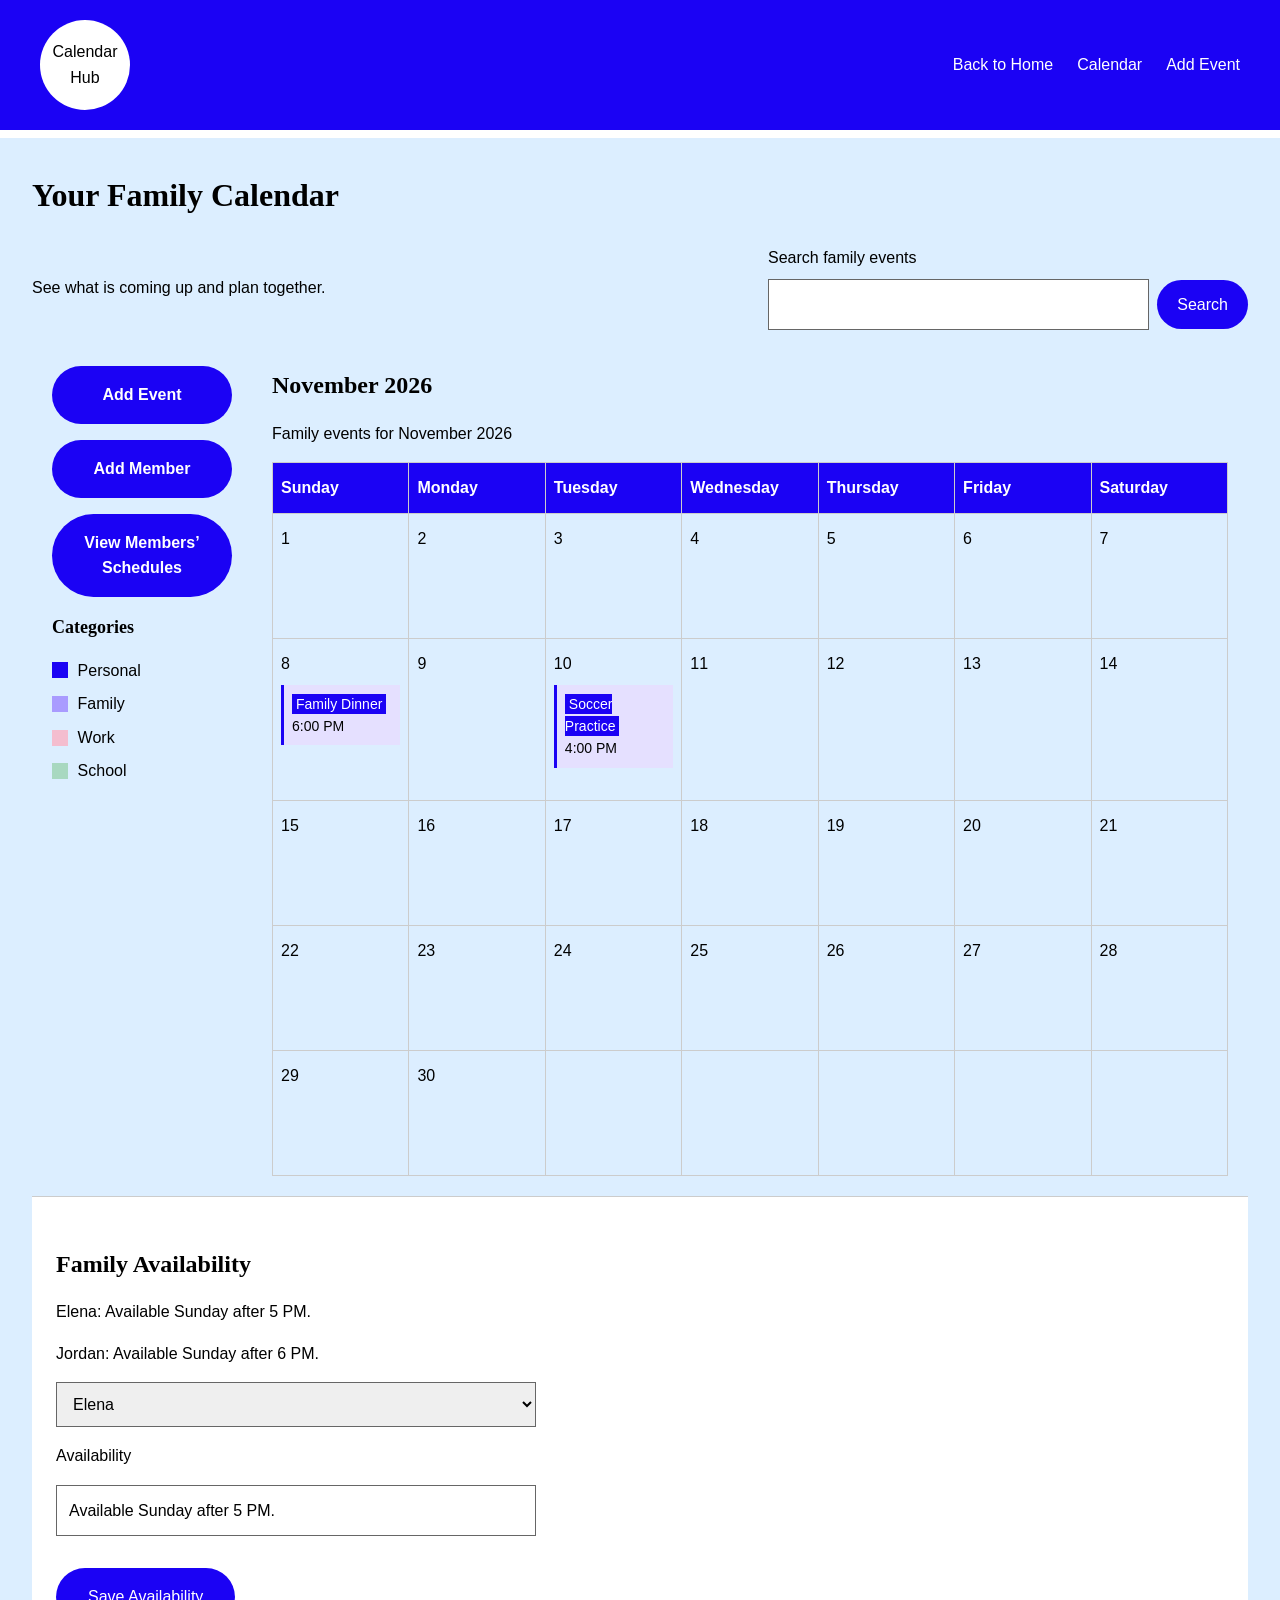
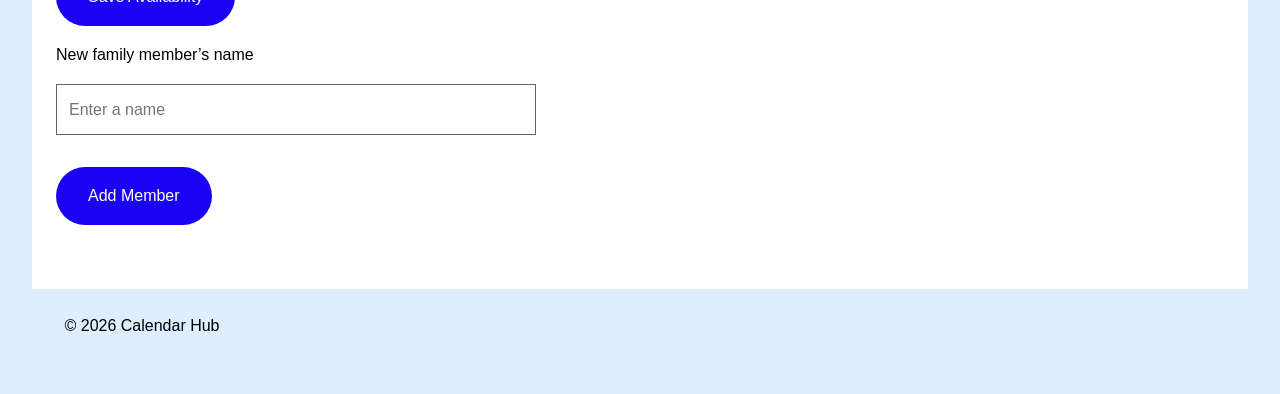
==== calendar.html @ 9ca546b2 "Fixed added family members to see availability" ====
<!doctype html>
<html lang="en">
  <head>
    <meta charset="UTF-8">
    <meta name="viewport" content="width=device-width, initial-scale=1.0">
    <title>Your Family Calendar | Calendar Hub</title>
    <link rel="stylesheet" href="style.css">
  </head>

  <body class="page calendar-page">
    <!-- HEADER SECTION -->
    <header>
      <div class="logo">Calendar Hub</div>

      <nav aria-label="Main navigation">
        <a href="index.html">Back to Home</a>
        <a href="#calendar">Calendar</a>
        <a href="#add-event">Add Event</a>
      </nav>
    </header>

    <main class="dashboard">
      <!-- DASHBOARD INTRODUCTION -->
      <section class="dashboard-heading">
        <h1>Your Family Calendar</h1>
        <p>See what is coming up and plan together.</p>

        <!-- SEARCH FORM -->
        <form role="search">
          <label for="event-search">Search family events</label>
          <input
            type="search"
            id="event-search"
            name="search"
          >
          <button type="button">Search</button>
        </form>
      </section>

      <!-- SIDEBAR SECTION -->
      <aside class="calendar-sidebar" aria-label="Calendar tools">
        <nav aria-label="Calendar actions">
          <a href="#add-event">Add Event</a>
          <a href="#add-member">Add Member</a>
          <a href="#members">View Members’ Schedules</a>
        </nav>

        <h2>Categories</h2>
        <ul>
          <li>Personal</li>
          <li>Family</li>
          <li>Work</li>
          <li>School</li>
        </ul>
      </aside>

      <!-- MONTHLY CALENDAR SECTION -->
      <section class="calendar-section" id="calendar">
        <h2>November 2026</h2>

        <table class="month-calendar">
          <caption>
            Family events for November 2026
          </caption>

          <thead>
            <tr>
              <th scope="col">Sunday</th>
              <th scope="col">Monday</th>
              <th scope="col">Tuesday</th>
              <th scope="col">Wednesday</th>
              <th scope="col">Thursday</th>
              <th scope="col">Friday</th>
              <th scope="col">Saturday</th>
            </tr>
          </thead>

          <tbody>
            <tr>
              <td><time datetime="2026-11-01">1</time></td>
              <td><time datetime="2026-11-02">2</time></td>
              <td><time datetime="2026-11-03">3</time></td>
              <td><time datetime="2026-11-04">4</time></td>
              <td><time datetime="2026-11-05">5</time></td>
              <td><time datetime="2026-11-06">6</time></td>
              <td><time datetime="2026-11-07">7</time></td>
            </tr>

            <tr>
              <td>
                <time datetime="2026-11-08">8</time>
                <p class="calendar-event">
                  <mark>Family Dinner</mark><br>
                  <time datetime="2026-11-08T18:00">6:00 PM</time>
                </p>
              </td>
              <td><time datetime="2026-11-09">9</time></td>
              <td>
                <time datetime="2026-11-10">10</time>
                <p class="calendar-event">
                  <mark>Soccer Practice</mark><br>
                  <time datetime="2026-11-10T16:00">4:00 PM</time>
                </p>
              </td>
              <td><time datetime="2026-11-11">11</time></td>
              <td><time datetime="2026-11-12">12</time></td>
              <td><time datetime="2026-11-13">13</time></td>
              <td><time datetime="2026-11-14">14</time></td>
            </tr>

            <tr>
              <td><time datetime="2026-11-15">15</time></td>
              <td><time datetime="2026-11-16">16</time></td>
              <td><time datetime="2026-11-17">17</time></td>
              <td><time datetime="2026-11-18">18</time></td>
              <td><time datetime="2026-11-19">19</time></td>
              <td><time datetime="2026-11-20">20</time></td>
              <td><time datetime="2026-11-21">21</time></td>
            </tr>

            <tr>
              <td><time datetime="2026-11-22">22</time></td>
              <td><time datetime="2026-11-23">23</time></td>
              <td><time datetime="2026-11-24">24</time></td>
              <td><time datetime="2026-11-25">25</time></td>
              <td><time datetime="2026-11-26">26</time></td>
              <td><time datetime="2026-11-27">27</time></td>
              <td><time datetime="2026-11-28">28</time></td>
            </tr>

            <tr>
              <td><time datetime="2026-11-29">29</time></td>
              <td><time datetime="2026-11-30">30</time></td>
              <td></td>
              <td></td>
              <td></td>
              <td></td>
              <td></td>
            </tr>
          </tbody>
        </table>
      </section>

      <!-- FAMILY AVAILABILITY SECTION -->
      <section class="content-section" id="members">
  <h2>Family Availability</h2>

  <p id="elena-availability">
    Elena: Available Sunday after 5 PM.
  </p>
  <p id="jordan-availability">
    Jordan: Available Sunday after 6 PM.
  </p>

  <form id="availability-form">
    <select id="availability-member">
      <option value="elena">Elena</option>
      <option value="jordan">Jordan</option>
    </select>

    <label for="availability-text">Availability</label>
    <input
      type="text"
      id="availability-text"
      value="Available Sunday after 5 PM."
      placeholder="For example: Available Monday after 4 PM."
      required
    >

    <button type="submit">Save Availability</button>
    <p id="availability-status" role="status"></p>
  </form>

  <form id="add-member-form">
  <label for="member-name">New family member’s name</label>
  <input
    type="text"
    id="member-name"
    name="member-name"
    placeholder="Enter a name"
    required
  >

  <button type="submit">Add Member</button>
  <p id="member-status" role="status"></p>
</form>

</section>


    <!-- FOOTER SECTION -->
    <footer>

      <script>
  const form = document.getElementById("event-form");
  const status = document.getElementById("event-status");

  const dateField = document.getElementById("event-date");
  dateField.min = "2026-11-01";
  dateField.max = "2026-11-30";

  form.addEventListener("submit", function (event) {
    event.preventDefault();

    const nameField = document.getElementById("event-name");
    const name = nameField.value.trim();
    const date = dateField.value;
    const time = document.getElementById("event-time").value;
    const location =
      document.getElementById("event-location").value.trim();

    if (!name) {
      status.textContent = "Please enter an event name.";
      nameField.focus();
      return;
    }

    const day = document.querySelector(
      '.month-calendar td > time[datetime="' + date + '"]'
    );

    if (!day) {
      status.textContent = "Choose a date in November 2026.";
      return;
    }

    const box = document.createElement("p");
    box.className = "calendar-event";

    const title = document.createElement("mark");
    title.textContent = name;

    const clock = document.createElement("time");
    clock.dateTime = date + "T" + time;

    const [hours, minutes] = time.split(":").map(Number);
    clock.textContent =
      (hours % 12 || 12) + ":" +
      String(minutes).padStart(2, "0") +
      (hours >= 12 ? " PM" : " AM");

    box.append(title, document.createElement("br"), clock);

    if (location) {
      box.append(
        document.createElement("br"),
        document.createTextNode(location)
      );
    }

    const deleteButton = document.createElement("button");
deleteButton.type = "button";
deleteButton.textContent = "Delete event";
deleteButton.setAttribute("aria-label", "Delete " + name);

deleteButton.addEventListener("click", function () {
  box.remove();
  status.textContent = name + " deleted.";
  document.getElementById("event-name").focus();
});

box.append(document.createElement("br"), deleteButton);

    day.parentElement.append(box);
    form.reset();

    status.textContent = name + " added to the calendar.";
    box.scrollIntoView({ behavior: "smooth", block: "center" });

  });

document.querySelectorAll(".calendar-event").forEach(function (box) {
  if (box.querySelector("button")) return;

  const name = box.querySelector("mark").textContent;
  const deleteButton = document.createElement("button");

  deleteButton.type = "button";
  deleteButton.textContent = "Delete event";
  deleteButton.setAttribute("aria-label", "Delete " + name);

  deleteButton.addEventListener("click", function () {
    box.remove();
    status.textContent = name + " deleted.";
    document.getElementById("event-name").focus();
  });

  box.append(document.createElement("br"), deleteButton);

  document.getElementById("add-member-form")
  .addEventListener("submit", function (event) {
    event.preventDefault();

    const nameInput = document.getElementById("member-name");
    const memberStatus = document.getElementById("member-status");
    const name = nameInput.value.trim();
    const dropdown = document.getElementById("availability-member");

    if (!name) {
      memberStatus.textContent = "Please enter a name.";
      nameInput.focus();
      return;
    }

    const alreadyExists = Array.from(dropdown.options).some(
      option => option.textContent.toLowerCase() === name.toLowerCase()
    );

    if (alreadyExists) {
      memberStatus.textContent = "That member is already listed.";
      nameInput.focus();
      return;
    }

    let memberId = "member-" + Date.now();

    while (document.getElementById(memberId + "-availability")) {
      memberId += "-new";
    }

    const paragraph = document.createElement("p");
    paragraph.id = memberId + "-availability";
    paragraph.textContent = name + ": Availability not set.";

    const availabilityForm =
      document.getElementById("availability-form");

    availabilityForm.before(paragraph);

    const option = document.createElement("option");
    option.value = memberId;
    option.textContent = name;
    dropdown.append(option);

    dropdown.value = memberId;
    document.getElementById("availability-text").value = "";

    memberStatus.textContent =
      name + " added. Enter their availability above.";

    nameInput.value = "";
    availabilityForm.scrollIntoView({
      behavior: "smooth",
      block: "center"
    });
    document.getElementById("availability-text")
      .focus({ preventScroll: true });
  });

});

</script>

      <p>© 2026 Calendar Hub</p>
    </footer>
  </body>
</html>
---- style.css ----
:root {
  --color-primary: #1B02F4;
  --color-text: #000000;
  --color-background: #FAF8F4;
  --color-surface: #FFFFFF;
  --color-section: #DCEEFF;
  --color-event: #E5E0FF;

  --space-s: 0.5rem;
  --space-sm: 0.75rem;
  --space-m: 1rem;
  --space-md: 1.25rem;
  --space-lg: 1.5rem;
  --space-l: 2rem;
  --space-xl: 2.5rem;
  --space-2xl: 3.75rem;
  

  --space-cta-gap: 1.875rem;
  --space-cta-inline: 3.125rem;

  --font-heading: Georgia, serif;
  --font-body: "Trebuchet MS", sans-serif;
}

/* === RESET === */
*,
*::before,
*::after {
  margin: 0;
  padding: 0;
  box-sizing: border-box;
}

img {
  display: block;
  max-width: 100%;
  height: auto;
}

body {
  font-family: var(--font-body);
  line-height: 1.6;
  color: var(--color-text);
}

/* ORIGINAL HEADER */
header {
  display: flex;
  justify-content: space-between;
  align-items: center;
  gap: var(--space-md);
  padding: var(--space-md) var(--space-xl);
  background: var(--color-primary);
}

.logo {
  display: flex;
  justify-content: center;
  align-items: center;
  width: 90px;
  aspect-ratio: 1;
  border-radius: 50%;
  background: #eee;
  text-align: center;
}

nav {
  display: flex;
  flex-wrap: wrap;
  gap: var(--space-lg);
}

nav a {
  background: var(--color-surface);
  text-decoration: none;
}

/* ORIGINAL OPENING */
main {
  background: var(--color-surface);
  text-align: center;
}

.opening {
  padding: var(--space-xl) var(--space-md) var(--space-2xl);
}

.hero {
  position: relative;
  display: flex;
  justify-content: center;
  align-items: center;
  max-width: 650px;
  aspect-ratio: 650 / 600;
  margin: auto;
}

.circle {
  position: absolute;
  width: 90%;
  aspect-ratio: 1;
  border-radius: 50%;
  background: linear-gradient(135deg, #DCE6FF, #4169E1);
}

.notification {
  position: absolute;
  width: 35%;
  aspect-ratio: 227.5 / 45;
  border-radius: 30px;
  background: var(--color-primary);
}

.left {
  left: 0;
  top: 200px;
}

.right {
  right: 0;
  bottom: 180px;
}

.cta {
  display: inline-block;
  margin-top: var(--space-cta-gap);
  padding: var(--space-md) var(--space-cta-inline);
  border-radius: 50px;
  background: var(--color-primary);
  color: white;
  font-size: 28px;
  text-decoration: none;
}

/* CONTENT BELOW THE OPENING */
/* These sections grow naturally with their content. */
.content-section {
  padding: 3rem var(--space-lg);
  border-top: 1px solid #ccc;
  background: var(--color-primary);
  line-height: 1.6;
}

.content-section h1 {
  font-size: 2rem;
  margin-bottom: var(--space-m);
}

.content-section h2 {
  font-size: 1.5rem;
  margin-bottom: var(--space-m);
}

.content-section h3 {
  font-size: 1.125rem;
  margin-bottom: var(--space-m);
}

.content-section p {
  max-width: 65ch;
  margin: 0 auto 1rem;
}

.introduction img {
  display: block;
  width: 650px;
  margin: 1.5rem auto 0;
}

article {
  margin-bottom: var(--space-m);
}

/* SIGNUP FORM */
form {
  max-width: 30rem;
  margin: auto;
}

label {
  display: block;
  margin-bottom: var(--space-m);
}

input {
  width: 100%;
  padding: 0.75rem;
  border: 1px solid #666;
  font: inherit;
}

button {
  margin-top: 1rem;
  padding: 1rem 2rem;
  border: none;
  border-radius: 50px;
  background: var(--color-primary);
  color: white;
  font: inherit;
  cursor: pointer;
}

footer {
  padding: 1.5rem;
  text-align: center;
  line-height: 1.6;
}

/* ORIGINAL PAGE GRID */
.page {
  display: grid;
  grid-template-columns: repeat(12, 1fr);
  gap: 0.5rem;
}

.page > header,
.page > main,
.page > footer {
  grid-column: 1 / 13;
}

/* CALENDAR DASHBOARD */
.calendar-page .dashboard {
  display: grid;
  grid-template-columns: repeat(12, 1fr);
  gap: 1rem;
  padding: 2rem;
  background: #f4f4f4;
  text-align: left;
  line-height: 1.6;
}

/* Dashboard title and search span the full page. */
.calendar-page .dashboard-heading {
  grid-column: 1 / 13;
  padding-bottom: 1rem;
}

.calendar-page h1 {
  font-size: 2rem;
  margin-bottom: var(--space-m);
}

.calendar-page h2 {
  font-size: 1.5rem;
  margin-bottom: var(--space-m);
}

.calendar-page .dashboard-heading form {
  max-width: 30rem;
  margin: 1rem 0 0;
}

/* Sidebar and calendar share a row.
   Their heights are determined by their content. */
.calendar-page .calendar-sidebar {
  grid-column: 1 / 4;
  padding: 1.5rem;
  background: #ddd;
}

.calendar-page .calendar-sidebar nav {
  display: block;
  margin-bottom: var(--space-m);
}

.calendar-page .calendar-sidebar nav a {
  display: block;
  margin-bottom: var(--space-m);
  color: #222;
  text-decoration: underline;
}

.calendar-page .calendar-sidebar ul {
  padding-left: 1.25rem;
}

.calendar-page .calendar-sidebar li {
  margin-bottom: var(--space-s);
}

.calendar-page .calendar-section {
  grid-column: 4 / 13;
  min-width: 0;
  padding: 1rem;
  background: white;
  overflow-x: auto;
}

/* Calendar table */
.calendar-page .month-calendar {
  width: 100%;
  border-collapse: collapse;
  table-layout: fixed;
}

.calendar-page caption {
  margin-bottom: var(--space-m);
  text-align: left;
}

.calendar-page th,
.calendar-page td {
  border: 1px solid #ccc;
  padding: 0.75rem 0.5rem;
  text-align: left;
  vertical-align: top;
  overflow-wrap: anywhere;
}

.calendar-page th {
  background: var(--color-primary);
  color: var(--color-surface);
}


.calendar-page td {
  padding-bottom: 2rem;
}

.calendar-page .calendar-event {
  margin: 0.5rem 0 0;
  padding: 0.5rem;
  background: #eee;
  font-size: 0.875rem;
}

/* Availability and forms span all 12 columns. */
.calendar-page .content-section {
  grid-column: 1 / 13;
  text-align: left;
}

.calendar-page .content-section p {
  margin-left: 0;
  margin-right: 0;
}

.calendar-page form {
  margin-left: 0;
  margin-right: 0;
}

.calendar-page input,
.calendar-page select {
  margin-bottom: var(--space-m);
}

.calendar-page select {
  display: block;
  width: 100%;
  padding: 0.75rem;
  border: 1px solid #666;
  font: inherit;
}

.calendar-page fieldset {
  padding: 1rem;
  margin-bottom: var(--space-m);
  border: 1px solid #999;
}

.calendar-page legend {
  padding: 0 0.25rem;
}

.calendar-page input[type="checkbox"] {
  width: auto;
  margin: 0 0.5rem 0 0;
}

/* Flex fits the main navigation because its links form one row.
   Gap spaces the links, and align-items centres them vertically. */
header nav {
  display: flex;
  align-items: center;
  gap: var(--space-lg);
}

/* Flex fits each feature article because its heading and description
   follow one vertical direction. Gap gives them consistent spacing. */
#features article {
  display: flex;
  flex-direction: column;
  gap: 0.75rem;
}

#features article h3,
#features article p {
  margin: 0;
}

/* Grid keeps the three features in equal columns,
   with the section heading spanning the row above them. */
#features {
  display: grid;
  grid-template-columns: repeat(3, minmax(0, 1fr));
  gap: 2rem;
}

#features > h2 {
  grid-column: 1 / -1;
}

/* MOBILE LAYOUT */
@media (max-width: 600px) {
  header {
    flex-direction: column;
    padding: 20px;
  }

  nav {
    justify-content: center;
    gap: var(--space-m);
  }

  .left {
    top: 140px;
  }

  .right {
    bottom: 130px;
  }
}
.phone {
  position: relative;
  display: block;
  width: 75%;
  max-width: 100%;
  height: auto;
  aspect-ratio: auto;
  border: none;
  background: transparent;
  transform: none;
}

/* Centre the text inside the notification tabs. */
.notification {
  display: flex;
  justify-content: center;
  align-items: center;
  padding: 0.5rem;
  color: white;
  font-size: clamp(0.65rem, 1.5vw, 1rem);
}

/* CALENDAR PAGE: sidebar beside a large monthly calendar */
.calendar-page .dashboard {
  grid-template-columns: 220px minmax(0, 1fr);
  gap: 0;
  padding: 2rem;
}

.calendar-page .dashboard-heading {
  grid-column: 1 / -1;
  display: flex;
  flex-wrap: wrap;
  justify-content: space-between;
  align-items: center;
  gap: 1rem;
}

.calendar-page .dashboard-heading h1 {
  flex-basis: 100%;
}

.calendar-page .dashboard-heading form {
  display: flex;
  flex-wrap: wrap;
  align-items: center;
  gap: 0.5rem;
  margin: 0;
}

.calendar-page .dashboard-heading form label {
  flex-basis: 100%;
  margin-bottom: 0;
}

.calendar-page .dashboard-heading input {
  flex: 1;
  min-width: 0;
  width: auto;
  margin: 0;
}

.calendar-page .dashboard-heading button {
  margin: 0;
  padding: 0.75rem 1.25rem;
}

.calendar-page .calendar-sidebar {
  grid-column: 1 / 2;
  padding: 1.25rem;
  background: #d9d9d9;
}

/* Flex stacks the sidebar actions with consistent gaps. */
.calendar-page .calendar-sidebar nav {
  display: flex;
  flex-direction: column;
  align-items: stretch;
  gap: 0.75rem;
}

.calendar-page .calendar-sidebar nav a {
  margin: 0;
  padding: 0.75rem;
  border-radius: 24px;
  background: #b2b2b2;
  text-decoration: none;
  text-align: center;
}

.calendar-page .calendar-sidebar h2 {
  font-size: 1.125rem;
}

.calendar-page .calendar-sidebar ul {
  padding: 0;
  list-style: none;
}

.calendar-page .calendar-sidebar li {
  display: flex;
  align-items: center;
  gap: 0.6rem;
}

.calendar-page .calendar-sidebar li::before {
  content: "";
  width: 16px;
  height: 16px;
  flex-shrink: 0;
  background: #808080;
}

.calendar-page .calendar-sidebar li:nth-child(2)::before {
  background: #aaa;
}

.calendar-page .calendar-sidebar li:nth-child(3)::before {
  background: #eee;
}

.calendar-page .calendar-sidebar li:nth-child(4)::before {
  background: var(--color-surface);
}

.calendar-page .calendar-section {
  grid-column: 2 / 3;
  padding: 1.25rem;
}

.calendar-page .month-calendar {
  min-width: 630px;
}

.calendar-page .month-calendar td {
  height: 125px;
}

.calendar-page .calendar-event {
  border-left: 3px solid #808080;
  background: #e5e5e5;
}

.calendar-page .dashboard > .content-section {
  grid-column: 1 / -1;
}


/* Keep responsive overrides at the bottom of the stylesheet. */
@media (max-width: 600px) {
  /* Stack the main navigation links on narrow screens. */
  header nav {
    flex-direction: column;
    align-items: center;
    gap: var(--space-m);
  }

    /* Stack the feature articles. */
  #features {
    grid-template-columns: 1fr;
  }

  /* Stack the calendar tools above the calendar on mobile. */
  .calendar-page .dashboard {
    grid-template-columns: minmax(0, 1fr);
    padding: 1rem;
  }

  .calendar-page .calendar-sidebar,
  .calendar-page .calendar-section {
    grid-column: 1 / -1;
  }

  .calendar-page .calendar-sidebar nav {
    flex-direction: row;
    flex-wrap: wrap;
  }

  .calendar-page .calendar-sidebar nav a {
    flex: 1 1 140px;
  }
}

.introduction {
  padding: 0;
}

.introduction img {
  display: block;
  width: 100%;
  max-width: none;
  height: 100vh;
  margin: 0;
  object-fit: cover;
}

.introduction {
  padding-top: 60px;
}

.introduction p {
  margin-bottom: var(--space-cta-inline);
}

/* Page background */
.calendar-page .dashboard {
  background: var(--color-section);
}

/* Sidebar */
.calendar-page .calendar-sidebar {
  background: var(--color-primary);

}

/* Sidebar buttons */
.calendar-page .calendar-sidebar nav a {
  background: var(--color-primary);
  color: white;
}

/* Calendar background */
.calendar-page .calendar-section {
  background: var(--color-section);
}

/* Days-of-the-week row */
.calendar-page th {
  background: var(--color-primary);
}

/* Event boxes */
.calendar-page .calendar-event {
  background: var(--color-event);
  border-left-color: #1B02F4;
}

/* Category squares */
.calendar-page .calendar-sidebar li::before {
  background: var(--color-primary);
}

.calendar-page .calendar-sidebar li:nth-child(2)::before {
  background: #A99BFF;
}

.calendar-page .calendar-sidebar li:nth-child(3)::before {
  background: #F4BDCF;
}

.calendar-page .calendar-sidebar li:nth-child(4)::before {
  background: #A8D8C0;
}

h1,
h2 {
  font-family: var(--font-heading);
  font-weight: 400;
}

body {
  font-family: var(--font-body);
}

h1,
h2,
h3 {
  font-weight: 700;
}

.logo {
  background: transparent;
}

.logo img {
  width: 90px;
  height: auto;
}

.logo {
  border-radius: 50%;
  overflow: hidden;
  background: white;
}

.logo img {
  width: 100%;
  height: 100%;
  object-fit: cover;
}
.logo img {
  transform: scale(1.6);
}

.logo {
  display: flex;
  justify-content: center;
  align-items: center;
}

.logo img {
  object-position: center;
  transform-origin: center;
}

.calendar-event mark {
  background: var(--color-primary);
  color: white;
  padding: 2px 4px;
}

/* Header links: white text without white boxes */
header nav a {
  color: var(--color-surface);
  background: transparent;
}

/* White text in the homepage blue sections */
body:not(.calendar-page) .content-section {
  color: var(--color-surface);
}
.calendar-page .content-section {
  background: var(--color-surface);
  color: var(--color-text);
}

.calendar-page .calendar-sidebar {
  background: var(--color-section);
}

.calendar-page .calendar-sidebar nav {
  background: transparent;
  gap: var(--space-m);
}

.calendar-page .calendar-sidebar nav a {
  display: block;
  padding: var(--space-m);
  margin: 0;
  background: var(--color-primary);
  color: var(--color-surface);
  border-radius: 50px;
  text-decoration: none;
  text-align: center;
  font-weight: 700;
}

.calendar-page .calendar-sidebar nav a:hover {
  filter: brightness(0.85);
}

.calendar-page .dashboard-heading {
  row-gap: var(--space-s);
}

.calendar-page .dashboard-heading h1 {
  margin-bottom: var(--space-m);
}
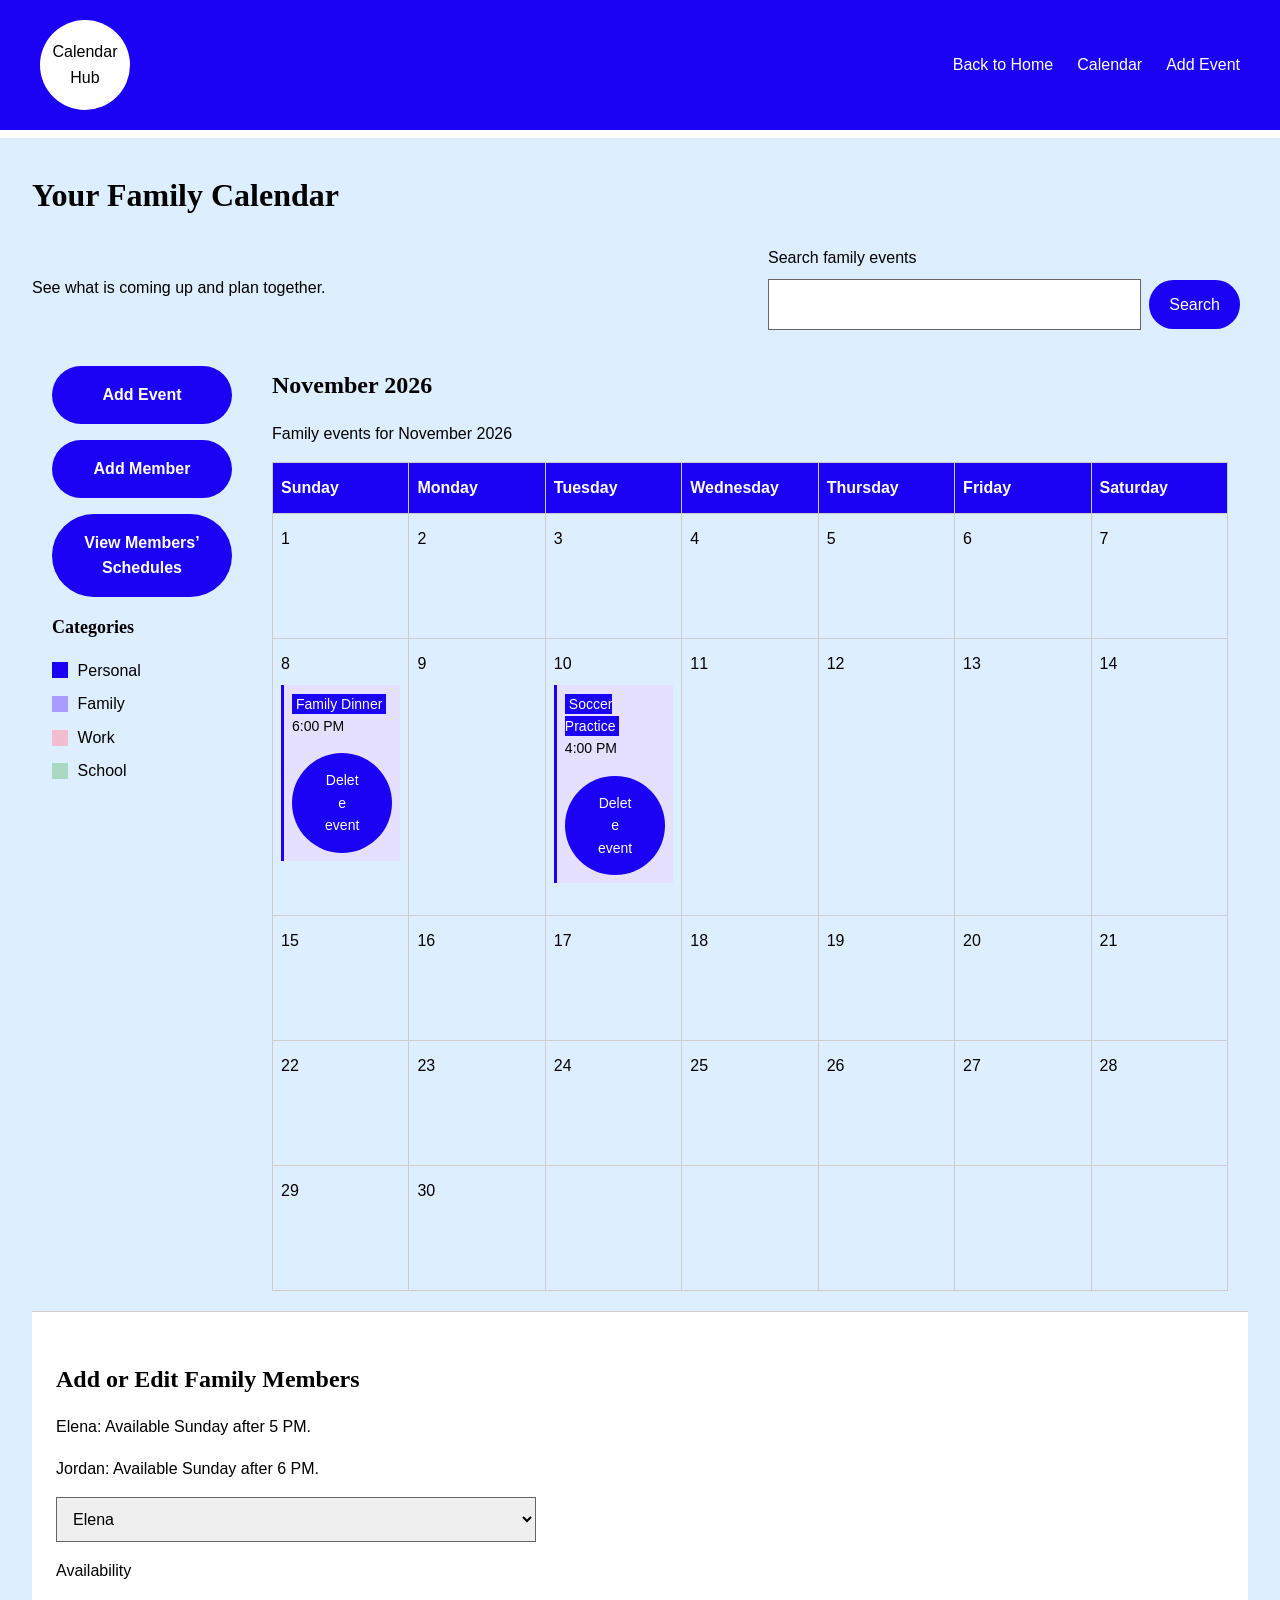
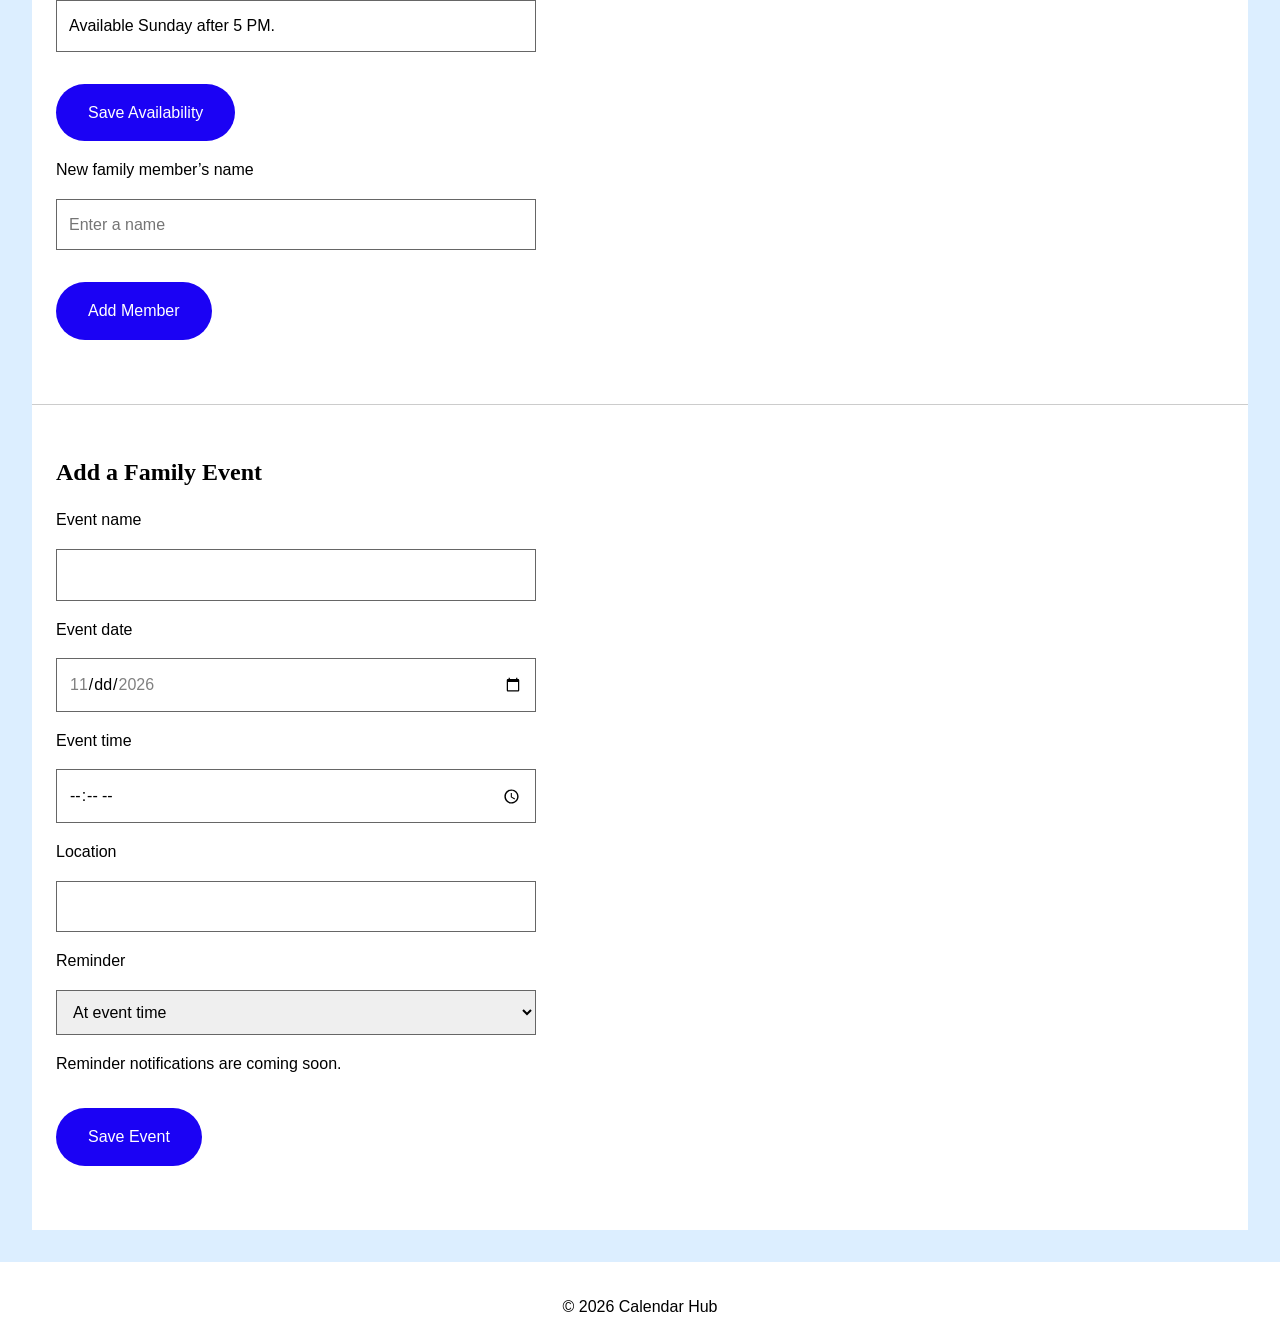
==== commit 6de83232: "Fixed html" ====
--- a/calendar.html
+++ b/calendar.html
@@ -1,358 +1,440 @@
 <!doctype html>
 <html lang="en">
-  <head>
-    <meta charset="UTF-8">
-    <meta name="viewport" content="width=device-width, initial-scale=1.0">
-    <title>Your Family Calendar | Calendar Hub</title>
-    <link rel="stylesheet" href="style.css">
-  </head>
-
-  <body class="page calendar-page">
-    <!-- HEADER SECTION -->
-    <header>
-      <div class="logo">Calendar Hub</div>
-
-      <nav aria-label="Main navigation">
-        <a href="index.html">Back to Home</a>
-        <a href="#calendar">Calendar</a>
+<head>
+  <meta charset="UTF-8">
+  <meta name="viewport" content="width=device-width, initial-scale=1.0">
+  <title>Your Family Calendar | Calendar Hub</title>
+  <link rel="stylesheet" href="style.css">
+</head>
+
+<body class="page calendar-page">
+  <header>
+    <div class="logo">Calendar Hub</div>
+
+    <nav aria-label="Main navigation">
+      <a href="index.html">Back to Home</a>
+      <a href="#calendar">Calendar</a>
+      <a href="#add-event">Add Event</a>
+    </nav>
+  </header>
+
+  <main class="dashboard">
+    <section class="dashboard-heading">
+      <h1>Your Family Calendar</h1>
+      <p>See what is coming up and plan together.</p>
+
+      <form role="search" id="search-form">
+        <label for="event-search">Search family events</label>
+        <input type="search" id="event-search" name="search">
+        <button type="submit">Search</button>
+        <p id="search-status" role="status"></p>
+      </form>
+    </section>
+
+    <aside class="calendar-sidebar" aria-label="Calendar tools">
+      <nav aria-label="Calendar actions">
         <a href="#add-event">Add Event</a>
+        <a href="#member-name">Add Member</a>
+        <a href="#members">View Members’ Schedules</a>
       </nav>
-    </header>
-
-    <main class="dashboard">
-      <!-- DASHBOARD INTRODUCTION -->
-      <section class="dashboard-heading">
-        <h1>Your Family Calendar</h1>
-        <p>See what is coming up and plan together.</p>
-
-        <!-- SEARCH FORM -->
-        <form role="search">
-          <label for="event-search">Search family events</label>
-          <input
-            type="search"
-            id="event-search"
-            name="search"
-          >
-          <button type="button">Search</button>
-        </form>
-      </section>
-
-      <!-- SIDEBAR SECTION -->
-      <aside class="calendar-sidebar" aria-label="Calendar tools">
-        <nav aria-label="Calendar actions">
-          <a href="#add-event">Add Event</a>
-          <a href="#add-member">Add Member</a>
-          <a href="#members">View Members’ Schedules</a>
-        </nav>
-
-        <h2>Categories</h2>
-        <ul>
-          <li>Personal</li>
-          <li>Family</li>
-          <li>Work</li>
-          <li>School</li>
-        </ul>
-      </aside>
-
-      <!-- MONTHLY CALENDAR SECTION -->
-      <section class="calendar-section" id="calendar">
-        <h2>November 2026</h2>
-
-        <table class="month-calendar">
-          <caption>
-            Family events for November 2026
-          </caption>
-
-          <thead>
-            <tr>
-              <th scope="col">Sunday</th>
-              <th scope="col">Monday</th>
-              <th scope="col">Tuesday</th>
-              <th scope="col">Wednesday</th>
-              <th scope="col">Thursday</th>
-              <th scope="col">Friday</th>
-              <th scope="col">Saturday</th>
-            </tr>
-          </thead>
-
-          <tbody>
-            <tr>
-              <td><time datetime="2026-11-01">1</time></td>
-              <td><time datetime="2026-11-02">2</time></td>
-              <td><time datetime="2026-11-03">3</time></td>
-              <td><time datetime="2026-11-04">4</time></td>
-              <td><time datetime="2026-11-05">5</time></td>
-              <td><time datetime="2026-11-06">6</time></td>
-              <td><time datetime="2026-11-07">7</time></td>
-            </tr>
-
-            <tr>
-              <td>
-                <time datetime="2026-11-08">8</time>
-                <p class="calendar-event">
-                  <mark>Family Dinner</mark><br>
-                  <time datetime="2026-11-08T18:00">6:00 PM</time>
-                </p>
-              </td>
-              <td><time datetime="2026-11-09">9</time></td>
-              <td>
-                <time datetime="2026-11-10">10</time>
-                <p class="calendar-event">
-                  <mark>Soccer Practice</mark><br>
-                  <time datetime="2026-11-10T16:00">4:00 PM</time>
-                </p>
-              </td>
-              <td><time datetime="2026-11-11">11</time></td>
-              <td><time datetime="2026-11-12">12</time></td>
-              <td><time datetime="2026-11-13">13</time></td>
-              <td><time datetime="2026-11-14">14</time></td>
-            </tr>
-
-            <tr>
-              <td><time datetime="2026-11-15">15</time></td>
-              <td><time datetime="2026-11-16">16</time></td>
-              <td><time datetime="2026-11-17">17</time></td>
-              <td><time datetime="2026-11-18">18</time></td>
-              <td><time datetime="2026-11-19">19</time></td>
-              <td><time datetime="2026-11-20">20</time></td>
-              <td><time datetime="2026-11-21">21</time></td>
-            </tr>
-
-            <tr>
-              <td><time datetime="2026-11-22">22</time></td>
-              <td><time datetime="2026-11-23">23</time></td>
-              <td><time datetime="2026-11-24">24</time></td>
-              <td><time datetime="2026-11-25">25</time></td>
-              <td><time datetime="2026-11-26">26</time></td>
-              <td><time datetime="2026-11-27">27</time></td>
-              <td><time datetime="2026-11-28">28</time></td>
-            </tr>
-
-            <tr>
-              <td><time datetime="2026-11-29">29</time></td>
-              <td><time datetime="2026-11-30">30</time></td>
-              <td></td>
-              <td></td>
-              <td></td>
-              <td></td>
-              <td></td>
-            </tr>
-          </tbody>
-        </table>
-      </section>
-
-      <!-- FAMILY AVAILABILITY SECTION -->
-      <section class="content-section" id="members">
-  <h2>Family Availability</h2>
-
-  <p id="elena-availability">
-    Elena: Available Sunday after 5 PM.
-  </p>
-  <p id="jordan-availability">
-    Jordan: Available Sunday after 6 PM.
-  </p>
-
-  <form id="availability-form">
-    <select id="availability-member">
-      <option value="elena">Elena</option>
-      <option value="jordan">Jordan</option>
-    </select>
-
-    <label for="availability-text">Availability</label>
-    <input
-      type="text"
-      id="availability-text"
-      value="Available Sunday after 5 PM."
-      placeholder="For example: Available Monday after 4 PM."
-      required
-    >
-
-    <button type="submit">Save Availability</button>
-    <p id="availability-status" role="status"></p>
-  </form>
-
-  <form id="add-member-form">
-  <label for="member-name">New family member’s name</label>
-  <input
-    type="text"
-    id="member-name"
-    name="member-name"
-    placeholder="Enter a name"
-    required
-  >
-
-  <button type="submit">Add Member</button>
-  <p id="member-status" role="status"></p>
-</form>
-
-</section>
-
-
-    <!-- FOOTER SECTION -->
-    <footer>
-
-      <script>
-  const form = document.getElementById("event-form");
-  const status = document.getElementById("event-status");
-
-  const dateField = document.getElementById("event-date");
-  dateField.min = "2026-11-01";
-  dateField.max = "2026-11-30";
-
-  form.addEventListener("submit", function (event) {
-    event.preventDefault();
-
-    const nameField = document.getElementById("event-name");
-    const name = nameField.value.trim();
-    const date = dateField.value;
-    const time = document.getElementById("event-time").value;
-    const location =
-      document.getElementById("event-location").value.trim();
-
-    if (!name) {
-      status.textContent = "Please enter an event name.";
-      nameField.focus();
-      return;
+
+      <h2>Categories</h2>
+      <ul>
+        <li>Personal</li>
+        <li>Family</li>
+        <li>Work</li>
+        <li>School</li>
+      </ul>
+    </aside>
+
+    <section class="calendar-section" id="calendar">
+      <h2>November 2026</h2>
+
+      <table class="month-calendar">
+        <caption>Family events for November 2026</caption>
+
+        <thead>
+          <tr>
+            <th scope="col">Sunday</th>
+            <th scope="col">Monday</th>
+            <th scope="col">Tuesday</th>
+            <th scope="col">Wednesday</th>
+            <th scope="col">Thursday</th>
+            <th scope="col">Friday</th>
+            <th scope="col">Saturday</th>
+          </tr>
+        </thead>
+
+        <tbody>
+          <tr>
+            <td><time datetime="2026-11-01">1</time></td>
+            <td><time datetime="2026-11-02">2</time></td>
+            <td><time datetime="2026-11-03">3</time></td>
+            <td><time datetime="2026-11-04">4</time></td>
+            <td><time datetime="2026-11-05">5</time></td>
+            <td><time datetime="2026-11-06">6</time></td>
+            <td><time datetime="2026-11-07">7</time></td>
+          </tr>
+
+          <tr>
+            <td>
+              <time datetime="2026-11-08">8</time>
+              <p class="calendar-event">
+                <mark>Family Dinner</mark><br>
+                <time datetime="2026-11-08T18:00">6:00 PM</time>
+              </p>
+            </td>
+            <td><time datetime="2026-11-09">9</time></td>
+            <td>
+              <time datetime="2026-11-10">10</time>
+              <p class="calendar-event">
+                <mark>Soccer Practice</mark><br>
+                <time datetime="2026-11-10T16:00">4:00 PM</time>
+              </p>
+            </td>
+            <td><time datetime="2026-11-11">11</time></td>
+            <td><time datetime="2026-11-12">12</time></td>
+            <td><time datetime="2026-11-13">13</time></td>
+            <td><time datetime="2026-11-14">14</time></td>
+          </tr>
+
+          <tr>
+            <td><time datetime="2026-11-15">15</time></td>
+            <td><time datetime="2026-11-16">16</time></td>
+            <td><time datetime="2026-11-17">17</time></td>
+            <td><time datetime="2026-11-18">18</time></td>
+            <td><time datetime="2026-11-19">19</time></td>
+            <td><time datetime="2026-11-20">20</time></td>
+            <td><time datetime="2026-11-21">21</time></td>
+          </tr>
+
+          <tr>
+            <td><time datetime="2026-11-22">22</time></td>
+            <td><time datetime="2026-11-23">23</time></td>
+            <td><time datetime="2026-11-24">24</time></td>
+            <td><time datetime="2026-11-25">25</time></td>
+            <td><time datetime="2026-11-26">26</time></td>
+            <td><time datetime="2026-11-27">27</time></td>
+            <td><time datetime="2026-11-28">28</time></td>
+          </tr>
+
+          <tr>
+            <td><time datetime="2026-11-29">29</time></td>
+            <td><time datetime="2026-11-30">30</time></td>
+            <td></td>
+            <td></td>
+            <td></td>
+            <td></td>
+            <td></td>
+          </tr>
+        </tbody>
+      </table>
+    </section>
+
+    <section class="content-section" id="members">
+      <h2>Add or Edit Family Members</h2>
+
+      <p id="elena-availability">
+        Elena: Available Sunday after 5 PM.
+      </p>
+      <p id="jordan-availability">
+        Jordan: Available Sunday after 6 PM.
+      </p>
+
+      <form id="availability-form">
+        <select id="availability-member" aria-label="Family member">
+          <option value="elena">Elena</option>
+          <option value="jordan">Jordan</option>
+        </select>
+
+        <label for="availability-text">Availability</label>
+        <input
+          type="text"
+          id="availability-text"
+          value="Available Sunday after 5 PM."
+          placeholder="For example: Available Monday after 4 PM."
+          required
+        >
+
+        <button type="submit">Save Availability</button>
+        <p id="availability-status" role="status"></p>
+      </form>
+
+      <form id="add-member-form">
+        <label for="member-name">New family member’s name</label>
+        <input
+          type="text"
+          id="member-name"
+          name="member-name"
+          placeholder="Enter a name"
+          required
+        >
+
+        <button type="submit">Add Member</button>
+        <p id="member-status" role="status"></p>
+      </form>
+    </section>
+
+    <section class="content-section" id="add-event">
+      <h2>Add a Family Event</h2>
+
+      <form id="event-form">
+        <label for="event-name">Event name</label>
+        <input type="text" id="event-name" name="event-name" required>
+
+        <label for="event-date">Event date</label>
+        <input
+          type="date"
+          id="event-date"
+          name="event-date"
+          min="2026-11-01"
+          max="2026-11-30"
+          required
+        >
+
+        <label for="event-time">Event time</label>
+        <input type="time" id="event-time" name="event-time" required>
+
+        <label for="event-location">Location</label>
+        <input type="text" id="event-location" name="event-location">
+
+        <label for="event-reminder">Reminder</label>
+        <select
+          id="event-reminder"
+          name="reminder"
+          aria-describedby="reminder-note"
+        >
+          <option value="at-event">At event time</option>
+          <option value="one-hour">1 hour before</option>
+          <option value="one-day">1 day before</option>
+        </select>
+
+        <p id="reminder-note">
+          Reminder notifications are coming soon.
+        </p>
+
+        <button type="submit">Save Event</button>
+        <p id="event-status" role="status"></p>
+      </form>
+    </section>
+  </main>
+
+  <footer>
+    <p>© 2026 Calendar Hub</p>
+  </footer>
+
+  <script>
+    // EVENT DELETION
+    const eventForm = document.getElementById("event-form");
+    const eventStatus = document.getElementById("event-status");
+
+    function addDeleteButton(box) {
+      if (box.querySelector("button")) return;
+
+      const name = box.querySelector("mark").textContent;
+      const button = document.createElement("button");
+
+      button.type = "button";
+      button.textContent = "Delete event";
+      button.setAttribute("aria-label", "Delete " + name);
+
+      button.addEventListener("click", function () {
+        box.remove();
+        eventStatus.textContent = name + " deleted.";
+        document.getElementById("event-name").focus();
+      });
+
+      box.append(document.createElement("br"), button);
     }
 
-    const day = document.querySelector(
-      '.month-calendar td > time[datetime="' + date + '"]'
-    );
-
-    if (!day) {
-      status.textContent = "Choose a date in November 2026.";
-      return;
-    }
-
-    const box = document.createElement("p");
-    box.className = "calendar-event";
-
-    const title = document.createElement("mark");
-    title.textContent = name;
-
-    const clock = document.createElement("time");
-    clock.dateTime = date + "T" + time;
-
-    const [hours, minutes] = time.split(":").map(Number);
-    clock.textContent =
-      (hours % 12 || 12) + ":" +
-      String(minutes).padStart(2, "0") +
-      (hours >= 12 ? " PM" : " AM");
-
-    box.append(title, document.createElement("br"), clock);
-
-    if (location) {
-      box.append(
-        document.createElement("br"),
-        document.createTextNode(location)
+    document.querySelectorAll(".calendar-event")
+      .forEach(addDeleteButton);
+
+    // ADD EVENTS
+    eventForm.addEventListener("submit", function (event) {
+      event.preventDefault();
+
+      const nameField = document.getElementById("event-name");
+      const name = nameField.value.trim();
+      const date = document.getElementById("event-date").value;
+      const time = document.getElementById("event-time").value;
+      const location =
+        document.getElementById("event-location").value.trim();
+
+      if (!name) {
+        eventStatus.textContent = "Please enter an event name.";
+        nameField.focus();
+        return;
+      }
+
+      const day = document.querySelector(
+        '.month-calendar td > time[datetime="' + date + '"]'
       );
-    }
-
-    const deleteButton = document.createElement("button");
-deleteButton.type = "button";
-deleteButton.textContent = "Delete event";
-deleteButton.setAttribute("aria-label", "Delete " + name);
-
-deleteButton.addEventListener("click", function () {
-  box.remove();
-  status.textContent = name + " deleted.";
-  document.getElementById("event-name").focus();
-});
-
-box.append(document.createElement("br"), deleteButton);
-
-    day.parentElement.append(box);
-    form.reset();
-
-    status.textContent = name + " added to the calendar.";
-    box.scrollIntoView({ behavior: "smooth", block: "center" });
-
-  });
-
-document.querySelectorAll(".calendar-event").forEach(function (box) {
-  if (box.querySelector("button")) return;
-
-  const name = box.querySelector("mark").textContent;
-  const deleteButton = document.createElement("button");
-
-  deleteButton.type = "button";
-  deleteButton.textContent = "Delete event";
-  deleteButton.setAttribute("aria-label", "Delete " + name);
-
-  deleteButton.addEventListener("click", function () {
-    box.remove();
-    status.textContent = name + " deleted.";
-    document.getElementById("event-name").focus();
-  });
-
-  box.append(document.createElement("br"), deleteButton);
-
-  document.getElementById("add-member-form")
-  .addEventListener("submit", function (event) {
-    event.preventDefault();
-
-    const nameInput = document.getElementById("member-name");
-    const memberStatus = document.getElementById("member-status");
-    const name = nameInput.value.trim();
-    const dropdown = document.getElementById("availability-member");
-
-    if (!name) {
-      memberStatus.textContent = "Please enter a name.";
-      nameInput.focus();
-      return;
-    }
-
-    const alreadyExists = Array.from(dropdown.options).some(
-      option => option.textContent.toLowerCase() === name.toLowerCase()
-    );
-
-    if (alreadyExists) {
-      memberStatus.textContent = "That member is already listed.";
-      nameInput.focus();
-      return;
-    }
-
-    let memberId = "member-" + Date.now();
-
-    while (document.getElementById(memberId + "-availability")) {
-      memberId += "-new";
-    }
-
-    const paragraph = document.createElement("p");
-    paragraph.id = memberId + "-availability";
-    paragraph.textContent = name + ": Availability not set.";
-
+
+      if (!day) {
+        eventStatus.textContent = "Choose a date in November 2026.";
+        return;
+      }
+
+      const box = document.createElement("p");
+      box.className = "calendar-event";
+
+      const title = document.createElement("mark");
+      title.textContent = name;
+
+      const clock = document.createElement("time");
+      clock.dateTime = date + "T" + time;
+
+      const [hours, minutes] = time.split(":").map(Number);
+      clock.textContent =
+        (hours % 12 || 12) + ":" +
+        String(minutes).padStart(2, "0") +
+        (hours >= 12 ? " PM" : " AM");
+
+      box.append(title, document.createElement("br"), clock);
+
+      if (location) {
+        box.append(
+          document.createElement("br"),
+          document.createTextNode(location)
+        );
+      }
+
+      box.dataset.reminder =
+        document.getElementById("event-reminder").value;
+
+      addDeleteButton(box);
+      day.parentElement.append(box);
+      eventForm.reset();
+
+      eventStatus.textContent = name + " added to the calendar.";
+      box.scrollIntoView({ behavior: "smooth", block: "center" });
+    });
+
+    // EDIT AVAILABILITY
     const availabilityForm =
       document.getElementById("availability-form");
-
-    availabilityForm.before(paragraph);
-
-    const option = document.createElement("option");
-    option.value = memberId;
-    option.textContent = name;
-    dropdown.append(option);
-
-    dropdown.value = memberId;
-    document.getElementById("availability-text").value = "";
-
-    memberStatus.textContent =
-      name + " added. Enter their availability above.";
-
-    nameInput.value = "";
-    availabilityForm.scrollIntoView({
-      behavior: "smooth",
-      block: "center"
+    const memberSelect =
+      document.getElementById("availability-member");
+    const availabilityInput =
+      document.getElementById("availability-text");
+    const availabilityStatus =
+      document.getElementById("availability-status");
+
+    memberSelect.addEventListener("change", function () {
+      const text = document.getElementById(
+        memberSelect.value + "-availability"
+      ).textContent.trim();
+
+      availabilityInput.value = text.slice(text.indexOf(": ") + 2);
     });
-    document.getElementById("availability-text")
-      .focus({ preventScroll: true });
-  });
-
-});
-
-</script>
-
-      <p>© 2026 Calendar Hub</p>
-    </footer>
-  </body>
-</html>
-
+
+    availabilityForm.addEventListener("submit", function (event) {
+      event.preventDefault();
+
+      const text = availabilityInput.value.trim();
+
+      if (!text) {
+        availabilityStatus.textContent = "Please enter availability.";
+        availabilityInput.focus();
+        return;
+      }
+
+      const name = memberSelect.selectedOptions[0].textContent;
+
+      document.getElementById(
+        memberSelect.value + "-availability"
+      ).textContent = name + ": " + text;
+
+      availabilityStatus.textContent =
+        name + "’s availability updated.";
+    });
+
+    // ADD MEMBERS
+    document.getElementById("add-member-form")
+      .addEventListener("submit", function (event) {
+        event.preventDefault();
+
+        const nameInput = document.getElementById("member-name");
+        const memberStatus = document.getElementById("member-status");
+        const name = nameInput.value.trim();
+
+        if (!name) {
+          memberStatus.textContent = "Please enter a name.";
+          nameInput.focus();
+          return;
+        }
+
+        const exists = Array.from(memberSelect.options).some(
+          option =>
+            option.textContent.toLowerCase() === name.toLowerCase()
+        );
+
+        if (exists) {
+          memberStatus.textContent = "That member is already listed.";
+          nameInput.focus();
+          return;
+        }
+
+        let id = "member-" + Date.now();
+
+        while (document.getElementById(id + "-availability")) {
+          id += "-new";
+        }
+
+        const paragraph = document.createElement("p");
+        paragraph.id = id + "-availability";
+        paragraph.textContent = name + ": Availability not set.";
+        availabilityForm.before(paragraph);
+
+        const option = document.createElement("option");
+        option.value = id;
+        option.textContent = name;
+        memberSelect.append(option);
+
+        memberSelect.value = id;
+        availabilityInput.value = "";
+        nameInput.value = "";
+
+        memberStatus.textContent = name + " added.";
+        availabilityStatus.textContent =
+          "Enter availability for " + name + ".";
+
+        availabilityInput.focus();
+      });
+
+    // SEARCH EVENTS BY NAME
+    document.getElementById("search-form")
+      .addEventListener("submit", function (event) {
+        event.preventDefault();
+
+        const query =
+          document.getElementById("event-search").value.trim()
+            .toLowerCase();
+        const searchStatus = document.getElementById("search-status");
+
+        if (!query) {
+          searchStatus.textContent = "Enter an event name.";
+          return;
+        }
+
+        const match = Array.from(
+          document.querySelectorAll(".calendar-event")
+        ).find(box =>
+          box.querySelector("mark").textContent.toLowerCase()
+            .includes(query)
+        );
+
+        if (!match) {
+          searchStatus.textContent = "No matching event found.";
+          return;
+        }
+
+        searchStatus.textContent =
+          "Found: " + match.querySelector("mark").textContent;
+
+        match.scrollIntoView({ behavior: "smooth", block: "center" });
+      });
+  </script>
+</body>
+</html>
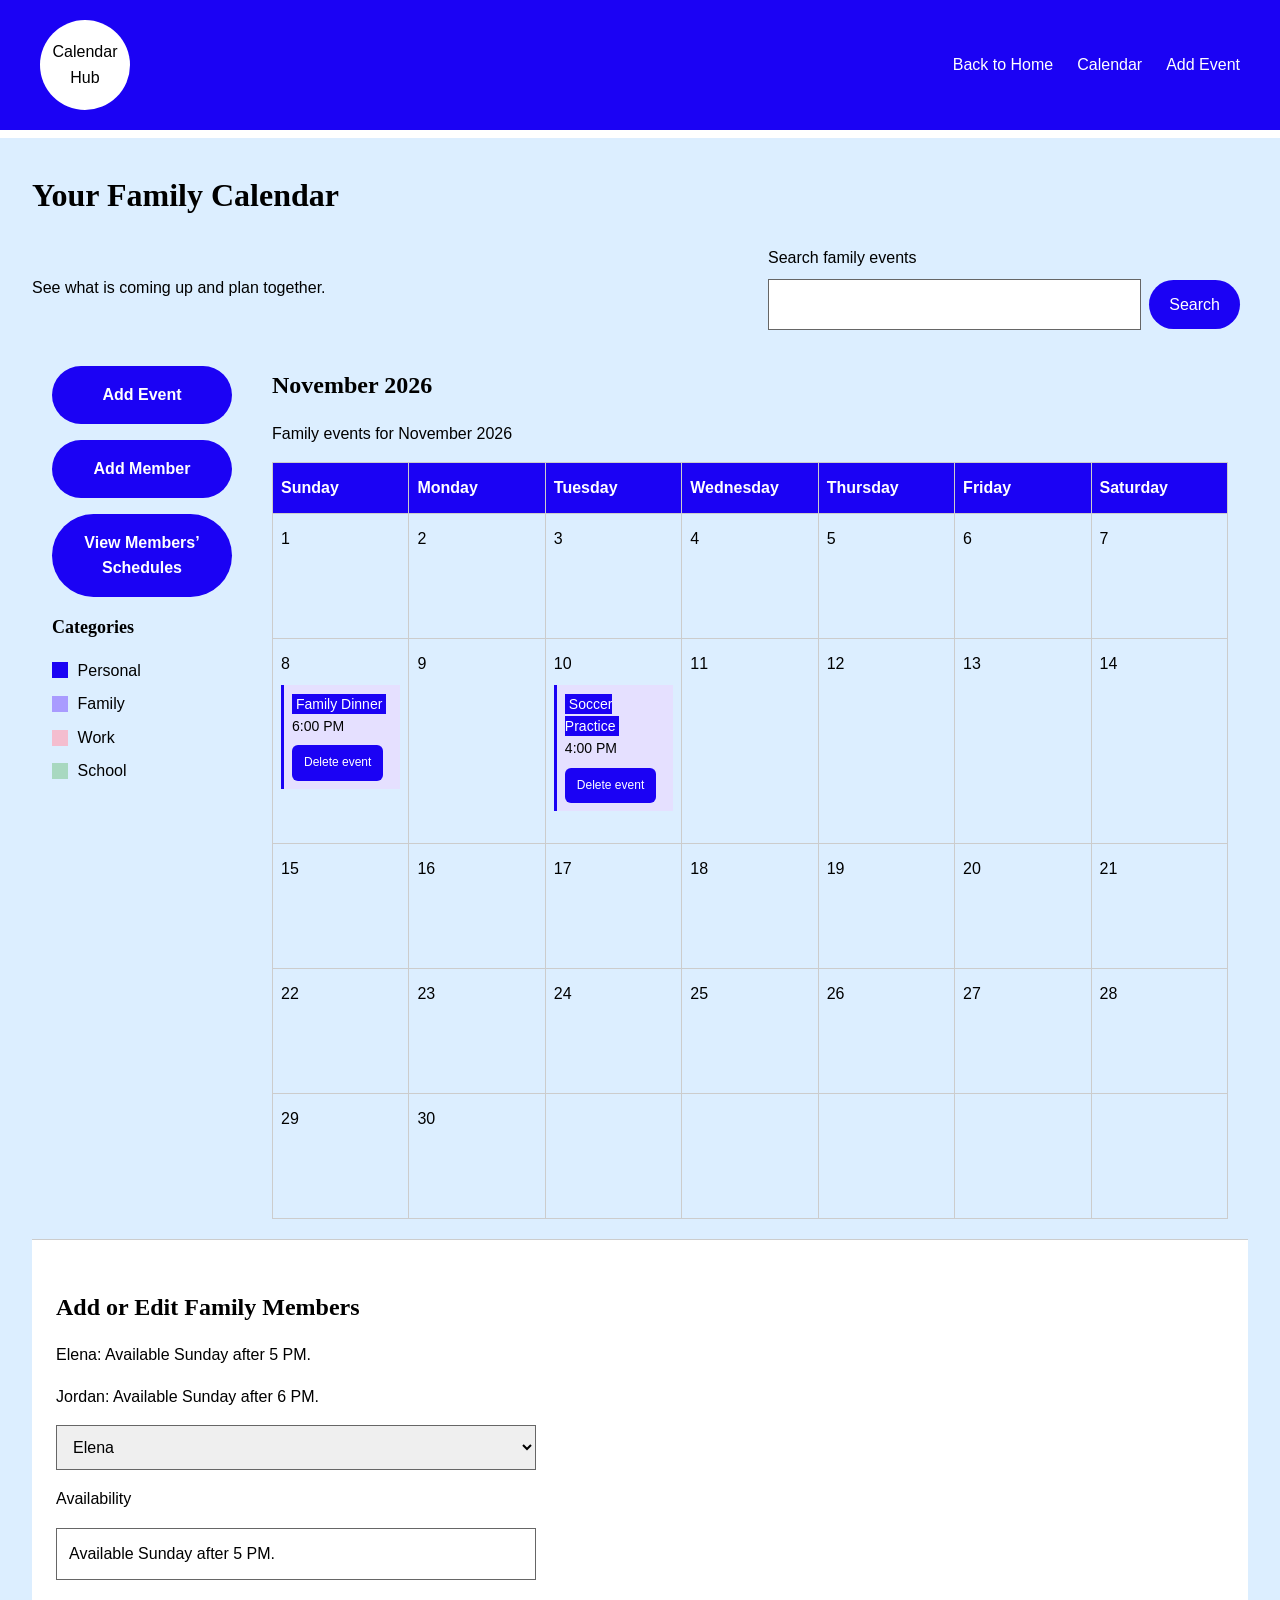
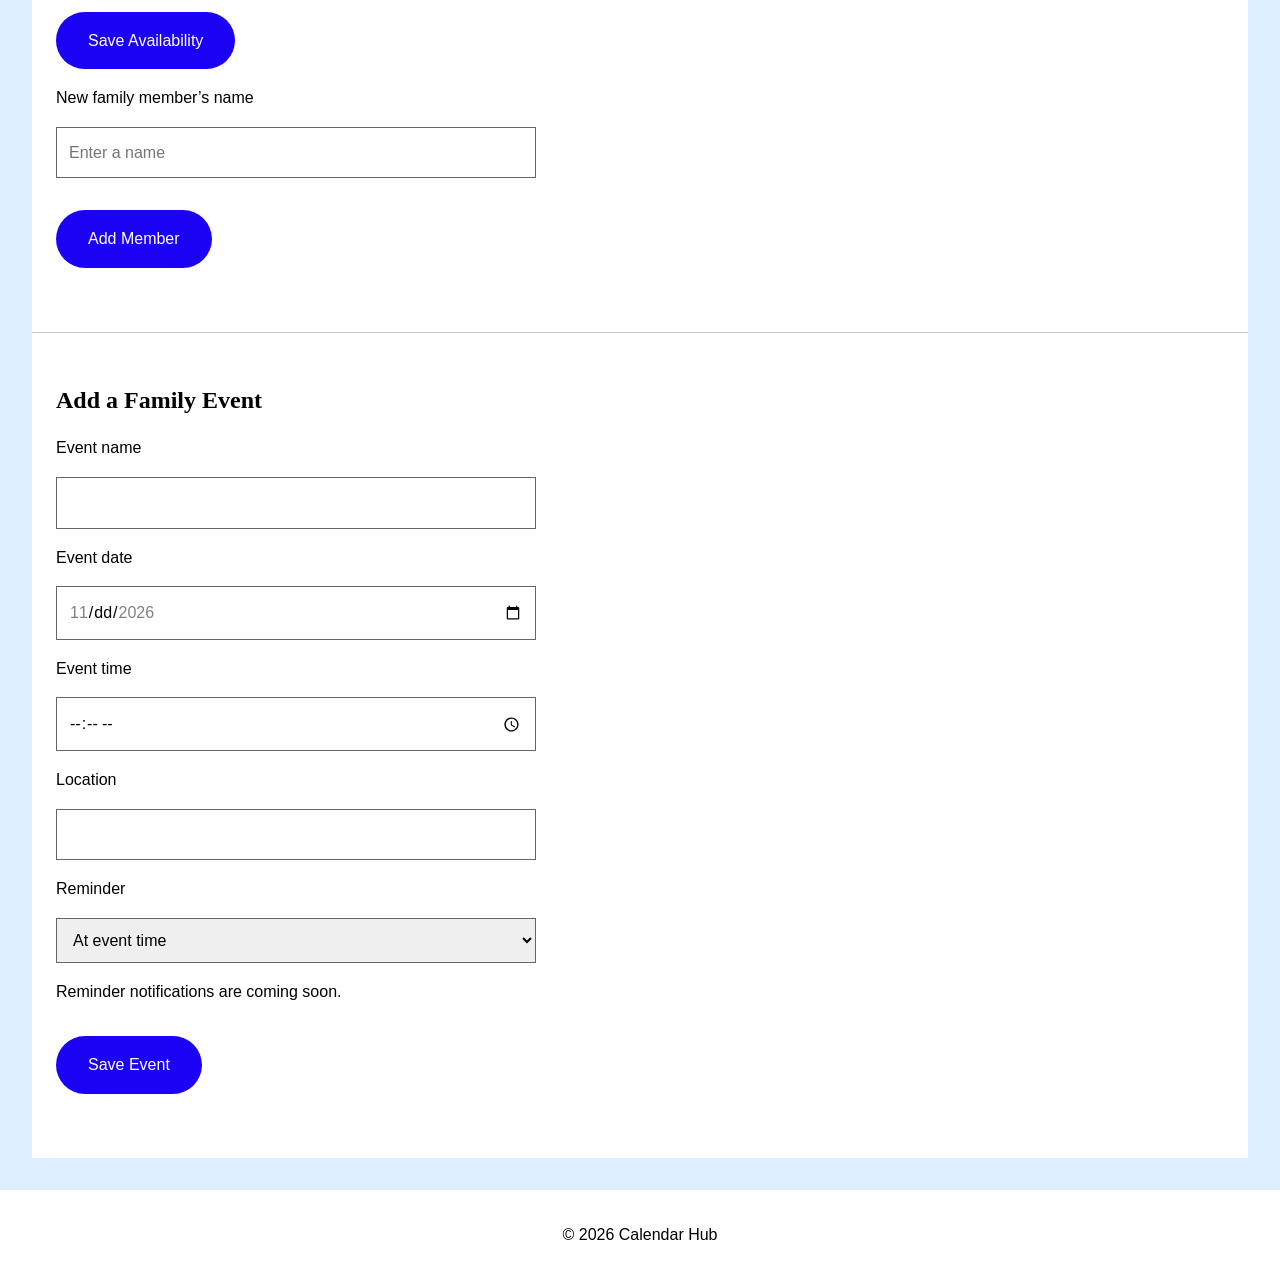
==== commit 546152bb: "Explain how Save Event updates the calendar" ====
--- a/calendar.html
+++ b/calendar.html
@@ -251,9 +251,12 @@
       .forEach(addDeleteButton);
 
     // ADD EVENTS
+    // Clicking Save Event submits the form. This handler updates the calendar on the page.
     eventForm.addEventListener("submit", function (event) {
+      // Stop the browser from reloading the page when the form is submitted.
       event.preventDefault();
 
+      // Read the form values and trim extra spaces from the name and location.
       const nameField = document.getElementById("event-name");
       const name = nameField.value.trim();
       const date = document.getElementById("event-date").value;
@@ -267,6 +270,7 @@
         return;
       }
 
+      // Match the selected date to a day in the table using its datetime attribute.
       const day = document.querySelector(
         '.month-calendar td > time[datetime="' + date + '"]'
       );
@@ -276,6 +280,7 @@
         return;
       }
 
+      // Build the event box and use textContent to display the name as plain text.
       const box = document.createElement("p");
       box.className = "calendar-event";
 
@@ -285,6 +290,7 @@
       const clock = document.createElement("time");
       clock.dateTime = date + "T" + time;
 
+      // Convert the 24-hour form value to a 12-hour time with AM or PM.
       const [hours, minutes] = time.split(":").map(Number);
       clock.textContent =
         (hours % 12 || 12) + ":" +
@@ -300,13 +306,16 @@
         );
       }
 
+      // Keep the reminder choice on the event element for this page session.
       box.dataset.reminder =
         document.getElementById("event-reminder").value;
 
+      // Put the event in the matching table cell, then clear the form for the next event.
       addDeleteButton(box);
       day.parentElement.append(box);
       eventForm.reset();
 
+      // Confirm the save and scroll to the new event. Refreshing clears new events.
       eventStatus.textContent = name + " added to the calendar.";
       box.scrollIntoView({ behavior: "smooth", block: "center" });
     });
--- a/style.css
+++ b/style.css
@@ -5,6 +5,14 @@
   --color-surface: #FFFFFF;
   --color-section: #DCEEFF;
   --color-event: #E5E0FF;
+  --color-muted: #eee;
+  --color-border: #ccc;
+  --color-control-border: #666;
+  --color-hero-gradient-light: #DCE6FF;
+  --color-hero-gradient-dark: #4169E1;
+  --color-category-purple: #A99BFF;
+  --color-category-pink: #F4BDCF;
+  --color-category-green: #A8D8C0;
 
   --space-s: 0.5rem;
   --space-sm: 0.75rem;
@@ -61,7 +69,7 @@
   width: 90px;
   aspect-ratio: 1;
   border-radius: 50%;
-  background: #eee;
+  background: var(--color-muted);
   text-align: center;
 }
 
@@ -101,7 +109,7 @@
   width: 90%;
   aspect-ratio: 1;
   border-radius: 50%;
-  background: linear-gradient(135deg, #DCE6FF, #4169E1);
+  background: linear-gradient(135deg, var(--color-hero-gradient-light), var(--color-hero-gradient-dark));
 }
 
 .notification {
@@ -128,7 +136,7 @@
   padding: var(--space-md) var(--space-cta-inline);
   border-radius: 50px;
   background: var(--color-primary);
-  color: white;
+  color: var(--color-surface);
   font-size: 28px;
   text-decoration: none;
 }
@@ -137,7 +145,7 @@
 /* These sections grow naturally with their content. */
 .content-section {
   padding: 3rem var(--space-lg);
-  border-top: 1px solid #ccc;
+  border-top: 1px solid var(--color-border);
   background: var(--color-primary);
   line-height: 1.6;
 }
@@ -186,7 +194,7 @@
 input {
   width: 100%;
   padding: 0.75rem;
-  border: 1px solid #666;
+  border: 1px solid var(--color-control-border);
   font: inherit;
 }
 
@@ -196,7 +204,7 @@
   border: none;
   border-radius: 50px;
   background: var(--color-primary);
-  color: white;
+  color: var(--color-surface);
   font: inherit;
   cursor: pointer;
 }
@@ -226,7 +234,6 @@
   grid-template-columns: repeat(12, 1fr);
   gap: 1rem;
   padding: 2rem;
-  background: #f4f4f4;
   text-align: left;
   line-height: 1.6;
 }
@@ -257,7 +264,6 @@
 .calendar-page .calendar-sidebar {
   grid-column: 1 / 4;
   padding: 1.5rem;
-  background: #ddd;
 }
 
 .calendar-page .calendar-sidebar nav {
@@ -268,7 +274,6 @@
 .calendar-page .calendar-sidebar nav a {
   display: block;
   margin-bottom: var(--space-m);
-  color: #222;
   text-decoration: underline;
 }
 
@@ -284,7 +289,7 @@
   grid-column: 4 / 13;
   min-width: 0;
   padding: 1rem;
-  background: white;
+  background: var(--color-surface);
   overflow-x: auto;
 }
 
@@ -302,7 +307,7 @@
 
 .calendar-page th,
 .calendar-page td {
-  border: 1px solid #ccc;
+  border: 1px solid var(--color-border);
   padding: 0.75rem 0.5rem;
   text-align: left;
   vertical-align: top;
@@ -322,7 +327,7 @@
 .calendar-page .calendar-event {
   margin: 0.5rem 0 0;
   padding: 0.5rem;
-  background: #eee;
+  background: var(--color-muted);
   font-size: 0.875rem;
 }
 
@@ -351,14 +356,14 @@
   display: block;
   width: 100%;
   padding: 0.75rem;
-  border: 1px solid #666;
+  border: 1px solid var(--color-control-border);
   font: inherit;
 }
 
 .calendar-page fieldset {
   padding: 1rem;
   margin-bottom: var(--space-m);
-  border: 1px solid #999;
+  border: 1px solid var(--color-control-border);
 }
 
 .calendar-page legend {
@@ -441,7 +446,7 @@
   justify-content: center;
   align-items: center;
   padding: 0.5rem;
-  color: white;
+  color: var(--color-surface);
   font-size: clamp(0.65rem, 1.5vw, 1rem);
 }
 
@@ -493,7 +498,6 @@
 .calendar-page .calendar-sidebar {
   grid-column: 1 / 2;
   padding: 1.25rem;
-  background: #d9d9d9;
 }
 
 /* Flex stacks the sidebar actions with consistent gaps. */
@@ -508,7 +512,6 @@
   margin: 0;
   padding: 0.75rem;
   border-radius: 24px;
-  background: #b2b2b2;
   text-decoration: none;
   text-align: center;
 }
@@ -533,19 +536,6 @@
   width: 16px;
   height: 16px;
   flex-shrink: 0;
-  background: #808080;
-}
-
-.calendar-page .calendar-sidebar li:nth-child(2)::before {
-  background: #aaa;
-}
-
-.calendar-page .calendar-sidebar li:nth-child(3)::before {
-  background: #eee;
-}
-
-.calendar-page .calendar-sidebar li:nth-child(4)::before {
-  background: var(--color-surface);
 }
 
 .calendar-page .calendar-section {
@@ -562,8 +552,8 @@
 }
 
 .calendar-page .calendar-event {
-  border-left: 3px solid #808080;
-  background: #e5e5e5;
+  border-left: 3px solid var(--color-primary);
+  background: var(--color-event);
 }
 
 .calendar-page .dashboard > .content-section {
@@ -641,7 +631,7 @@
 /* Sidebar buttons */
 .calendar-page .calendar-sidebar nav a {
   background: var(--color-primary);
-  color: white;
+  color: var(--color-surface);
 }
 
 /* Calendar background */
@@ -654,27 +644,21 @@
   background: var(--color-primary);
 }
 
-/* Event boxes */
-.calendar-page .calendar-event {
-  background: var(--color-event);
-  border-left-color: #1B02F4;
-}
-
 /* Category squares */
 .calendar-page .calendar-sidebar li::before {
   background: var(--color-primary);
 }
 
 .calendar-page .calendar-sidebar li:nth-child(2)::before {
-  background: #A99BFF;
+  background: var(--color-category-purple);
 }
 
 .calendar-page .calendar-sidebar li:nth-child(3)::before {
-  background: #F4BDCF;
+  background: var(--color-category-pink);
 }
 
 .calendar-page .calendar-sidebar li:nth-child(4)::before {
-  background: #A8D8C0;
+  background: var(--color-category-green);
 }
 
 h1,
@@ -705,7 +689,7 @@
 .logo {
   border-radius: 50%;
   overflow: hidden;
-  background: white;
+  background: var(--color-surface);
 }
 
 .logo img {
@@ -730,7 +714,7 @@
 
 .calendar-event mark {
   background: var(--color-primary);
-  color: white;
+  color: var(--color-surface);
   padding: 2px 4px;
 }
 
@@ -782,4 +766,16 @@
   margin-bottom: var(--space-m);
 }
 
-
+.calendar-event button {
+  font-size: 0.75rem;
+  padding: var(--space-s) var(--space-sm);
+  margin-top: var(--space-s);
+  border-radius: 6px;
+}
+
+@media (max-width: 600px), (max-height: 500px) and (orientation: landscape) {
+  .introduction img {
+    height: auto;
+    aspect-ratio: 16 / 9;
+  }
+}
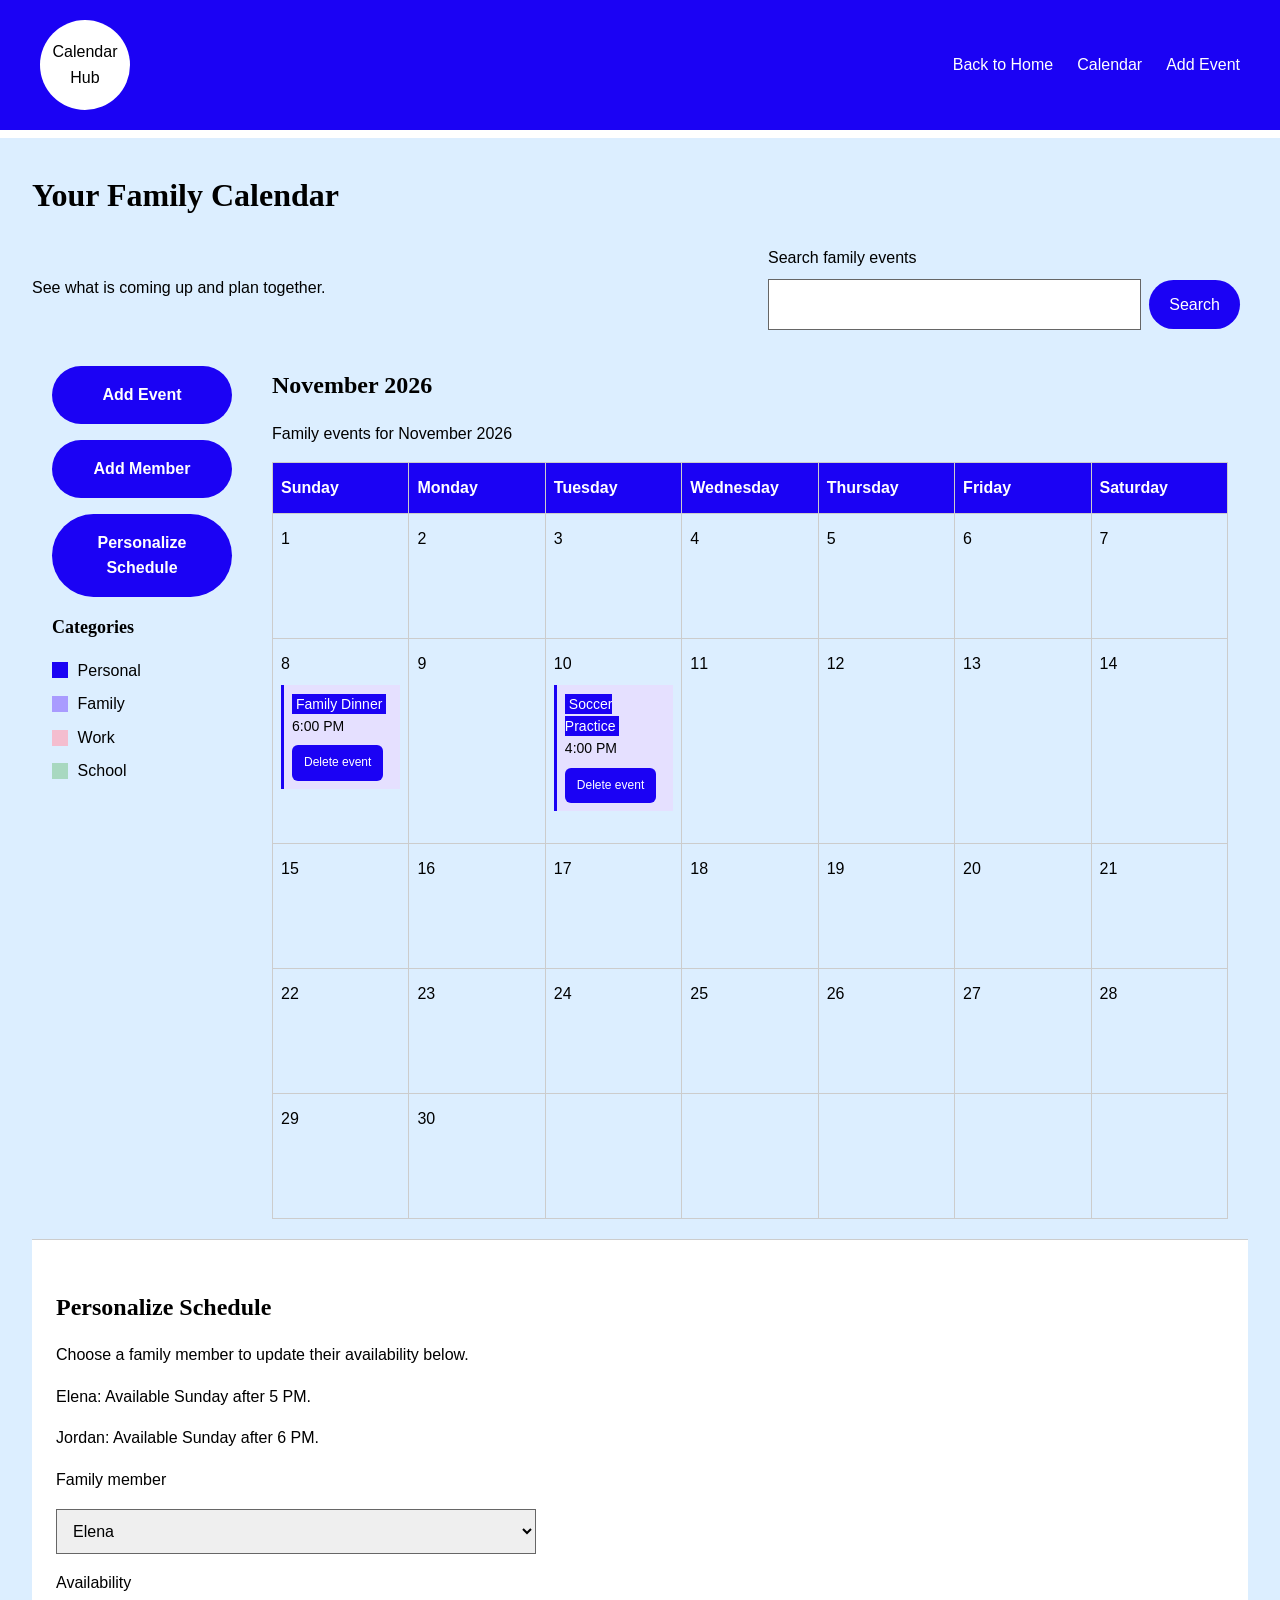
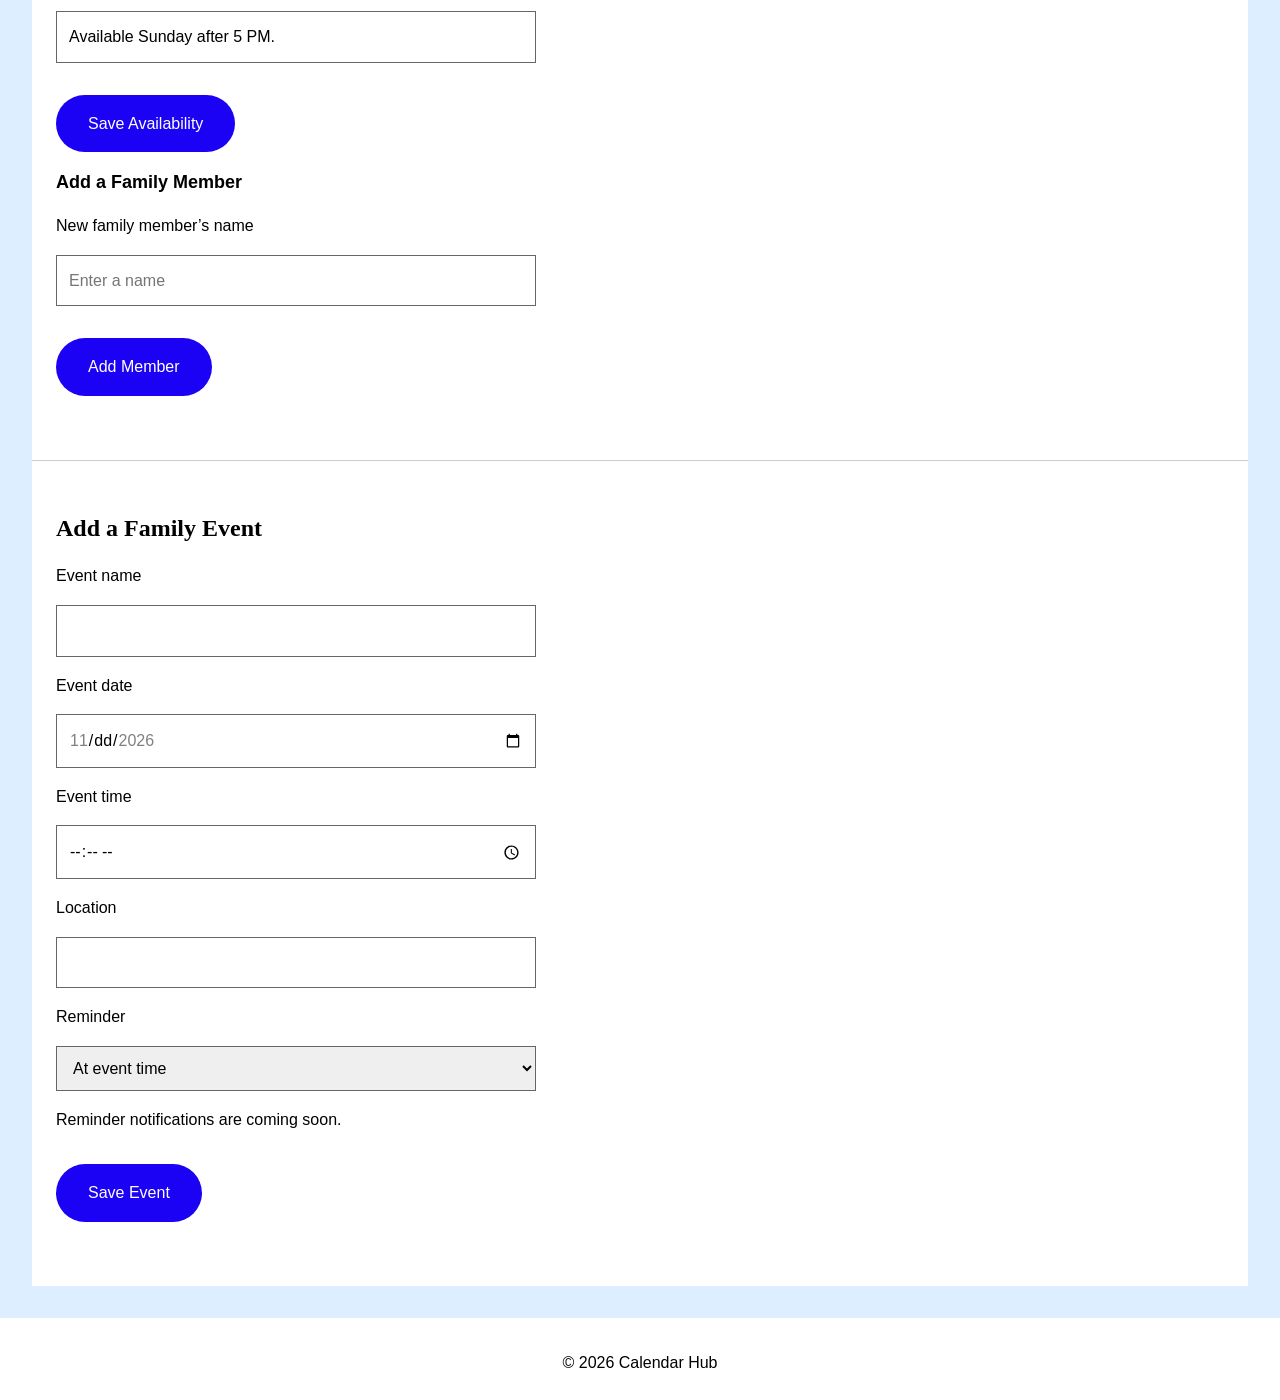
==== commit 9ee89ad0: "Make schedule personalization easy to find" ====
--- a/calendar.html
+++ b/calendar.html
@@ -35,7 +35,7 @@
       <nav aria-label="Calendar actions">
         <a href="#add-event">Add Event</a>
         <a href="#member-name">Add Member</a>
-        <a href="#members">View Members’ Schedules</a>
+        <a href="#members">Personalize Schedule</a>
       </nav>
 
       <h2>Categories</h2>
@@ -132,7 +132,8 @@
     </section>
 
     <section class="content-section" id="members">
-      <h2>Add or Edit Family Members</h2>
+      <h2>Personalize Schedule</h2>
+      <p>Choose a family member to update their availability below.</p>
 
       <p id="elena-availability">
         Elena: Available Sunday after 5 PM.
@@ -142,7 +143,8 @@
       </p>
 
       <form id="availability-form">
-        <select id="availability-member" aria-label="Family member">
+        <label for="availability-member">Family member</label>
+        <select id="availability-member">
           <option value="elena">Elena</option>
           <option value="jordan">Jordan</option>
         </select>
@@ -161,6 +163,7 @@
       </form>
 
       <form id="add-member-form">
+        <h3>Add a Family Member</h3>
         <label for="member-name">New family member’s name</label>
         <input
           type="text"
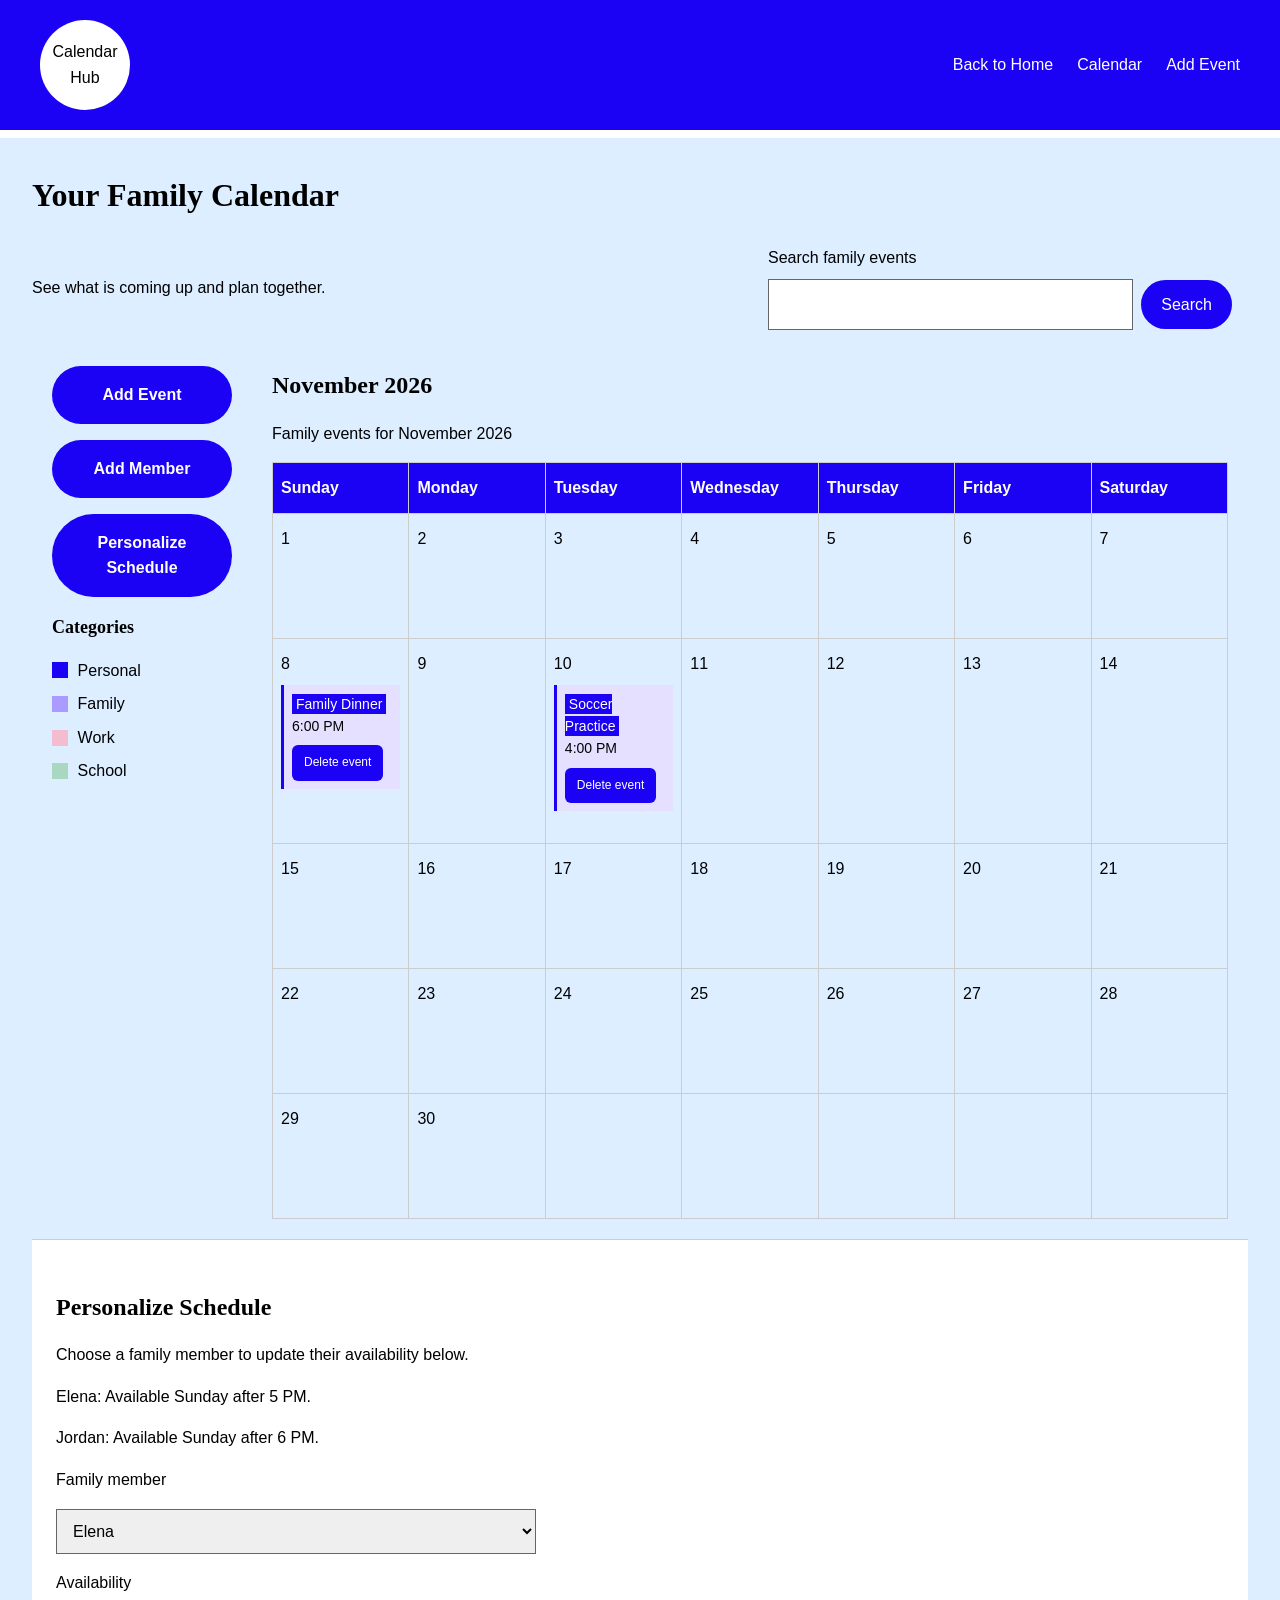
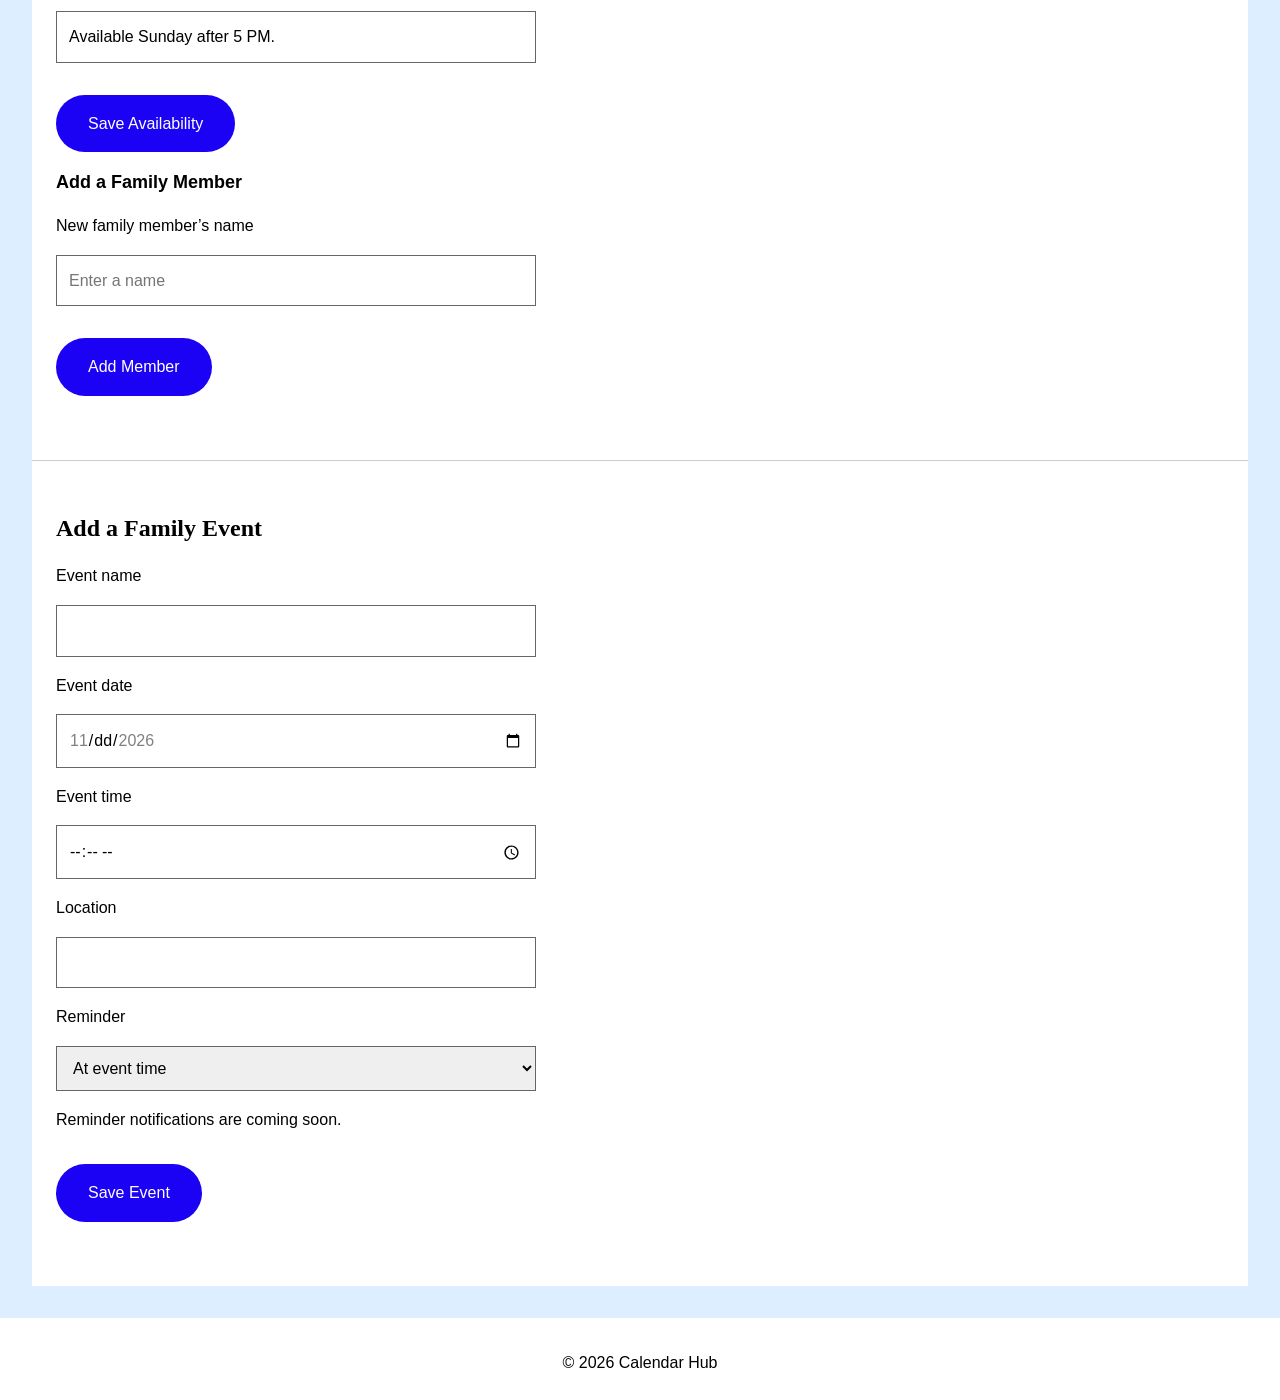
==== commit 8398c0b0: "Show matching calendar events in search results" ====
--- a/calendar.html
+++ b/calendar.html
@@ -28,6 +28,7 @@
         <input type="search" id="event-search" name="search">
         <button type="submit">Search</button>
         <p id="search-status" role="status"></p>
+        <ul id="search-results"></ul>
       </form>
     </section>
 
@@ -243,6 +244,7 @@
 
       button.addEventListener("click", function () {
         box.remove();
+        if (searchResults.childElementCount) searchForm.requestSubmit();
         eventStatus.textContent = name + " deleted.";
         document.getElementById("event-name").focus();
       });
@@ -415,38 +417,46 @@
         availabilityInput.focus();
       });
 
-    // SEARCH EVENTS BY NAME
-    document.getElementById("search-form")
-      .addEventListener("submit", function (event) {
-        event.preventDefault();
-
-        const query =
-          document.getElementById("event-search").value.trim()
-            .toLowerCase();
-        const searchStatus = document.getElementById("search-status");
-
-        if (!query) {
-          searchStatus.textContent = "Enter an event name.";
-          return;
-        }
-
-        const match = Array.from(
-          document.querySelectorAll(".calendar-event")
-        ).find(box =>
-          box.querySelector("mark").textContent.toLowerCase()
-            .includes(query)
-        );
-
-        if (!match) {
-          searchStatus.textContent = "No matching event found.";
-          return;
-        }
-
-        searchStatus.textContent =
-          "Found: " + match.querySelector("mark").textContent;
-
-        match.scrollIntoView({ behavior: "smooth", block: "center" });
+    // Search the events currently on the calendar, including newly added ones.
+    const searchForm = document.getElementById("search-form");
+    const searchInput = document.getElementById("event-search");
+    const searchStatus = document.getElementById("search-status");
+    const searchResults = document.getElementById("search-results");
+
+    searchForm.addEventListener("submit", function (event) {
+      event.preventDefault();
+      searchResults.replaceChildren();
+      const query = searchInput.value.trim().toLowerCase();
+
+      if (!query) {
+        searchStatus.textContent = "Enter an event name.";
+        return;
+      }
+
+      const matches = [...document.querySelectorAll(".calendar-event")]
+        .filter(box => box.querySelector("mark").textContent.toLowerCase().includes(query));
+
+      searchStatus.textContent = matches.length
+        ? matches.length + (matches.length === 1 ? " event found." : " events found.")
+        : "No matching events found.";
+
+      matches.forEach(box => {
+        const day = box.closest("td").querySelector(":scope > time");
+        const item = document.createElement("li");
+        const link = document.createElement("a");
+        link.href = "#calendar";
+        link.textContent = box.querySelector("mark").textContent +
+          " · November " + day.textContent + " · " + box.querySelector("time").textContent;
+        link.addEventListener("click", function (event) {
+          event.preventDefault();
+          box.tabIndex = -1;
+          box.focus({ preventScroll: true });
+          box.scrollIntoView({ block: "center", inline: "center" });
+        });
+        item.append(link);
+        searchResults.append(item);
       });
+    });
   </script>
 </body>
-</html>+</html>
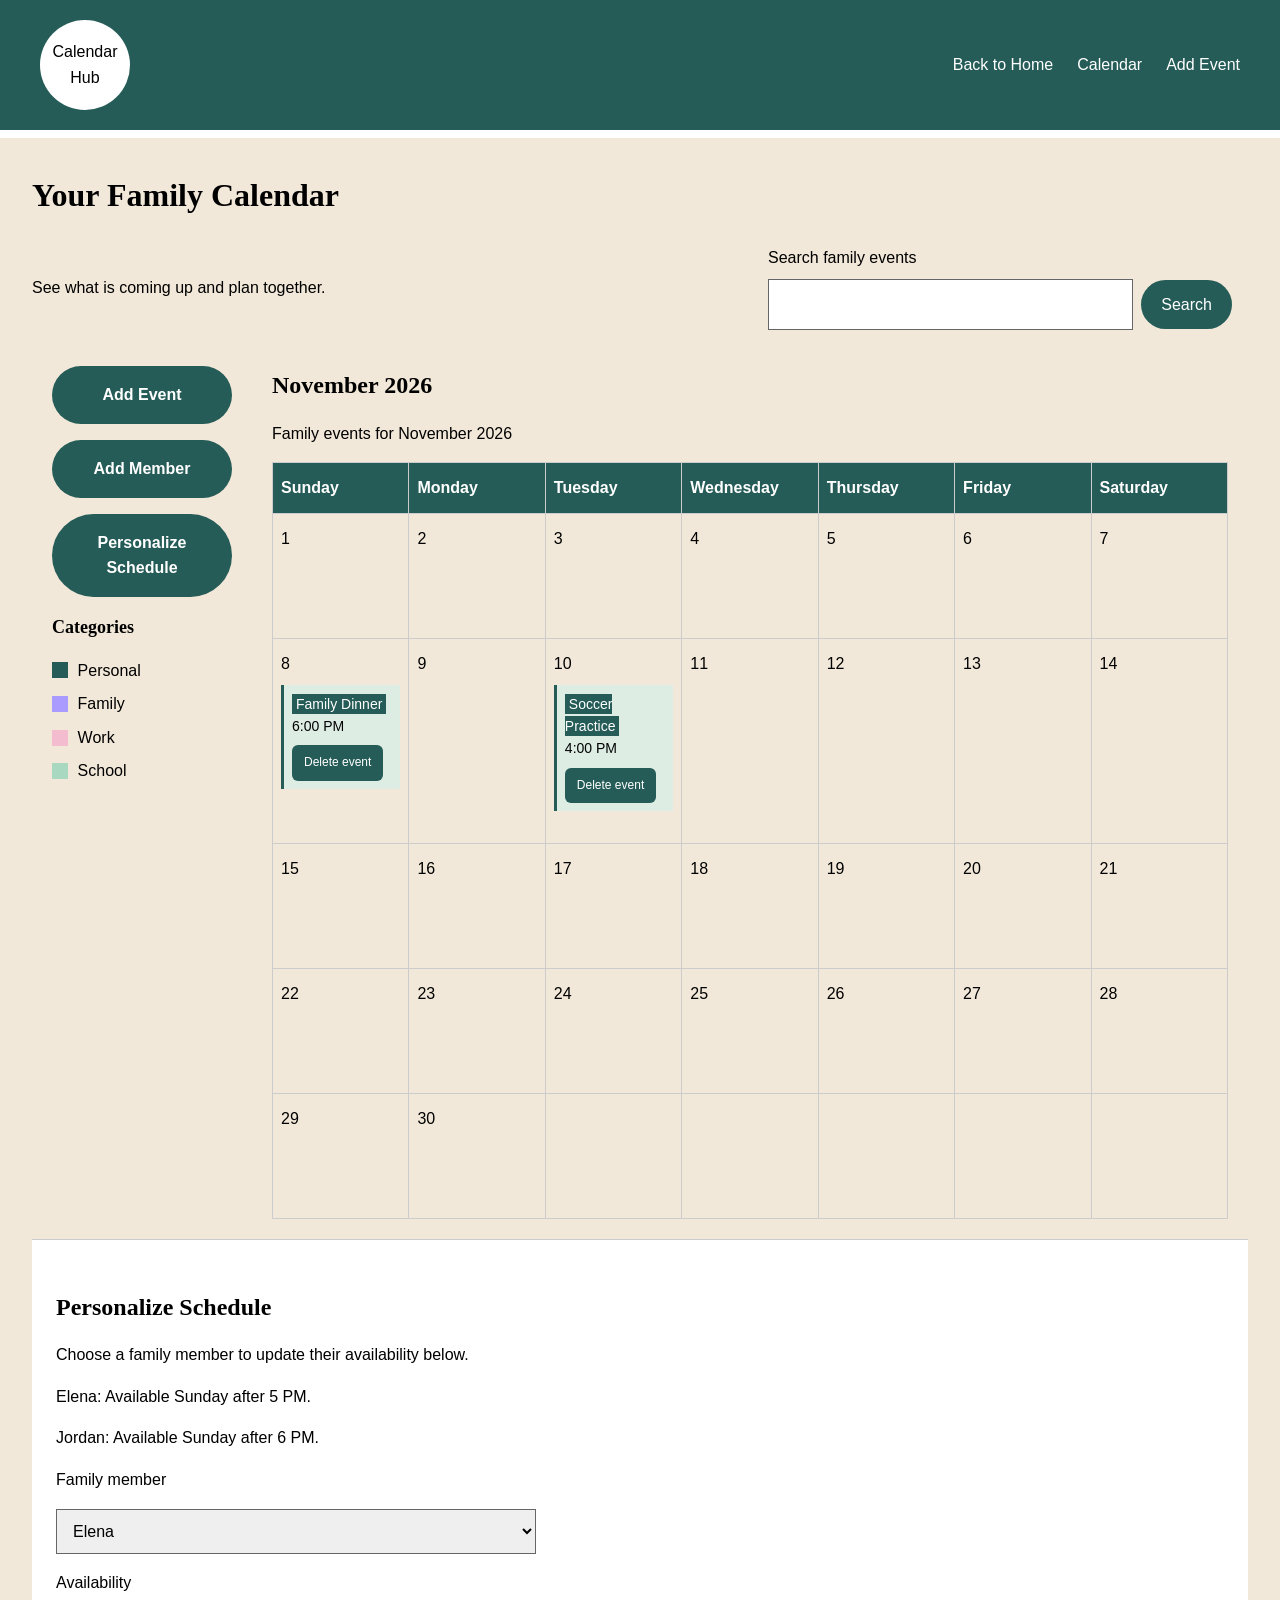
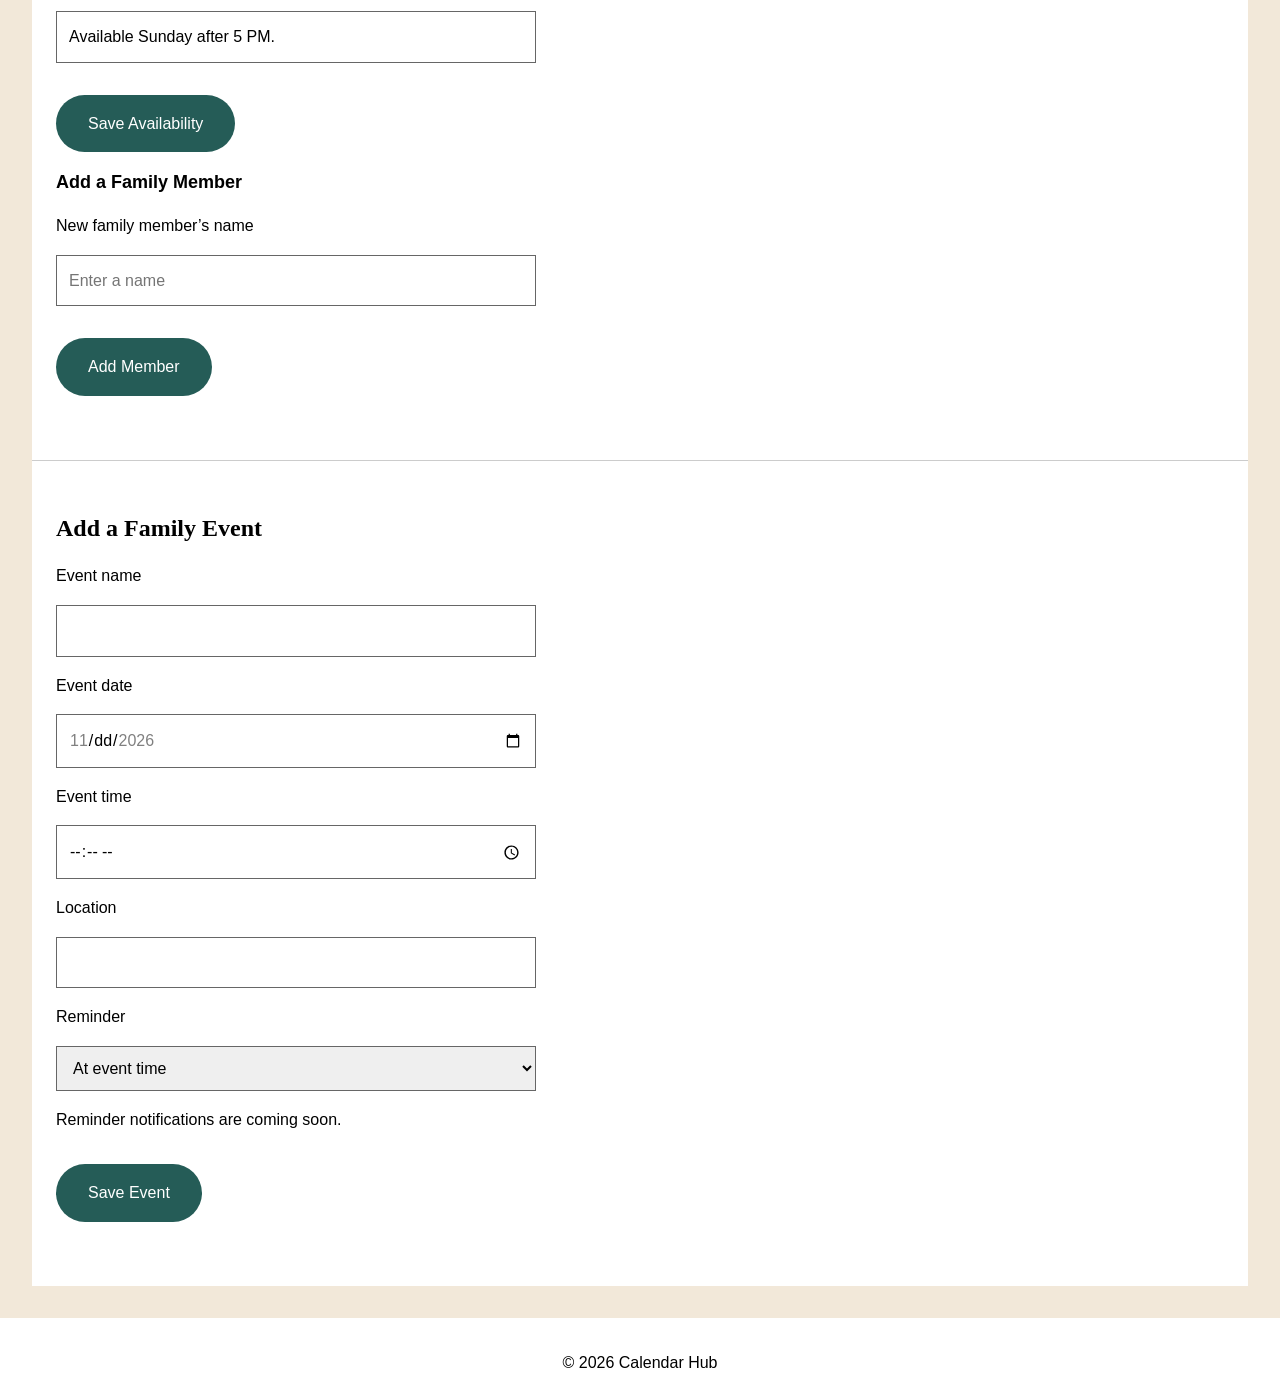
==== commit cb0f9c56: "added TESTING notes" ====
--- a/calendar.html
+++ b/calendar.html
@@ -4,7 +4,7 @@
   <meta charset="UTF-8">
   <meta name="viewport" content="width=device-width, initial-scale=1.0">
   <title>Your Family Calendar | Calendar Hub</title>
-  <link rel="stylesheet" href="style.css">
+  <link rel="stylesheet" href="style.css?v=blue-palette">
 </head>
 
 <body class="page calendar-page">
@@ -227,8 +227,10 @@
     <p>© 2026 Calendar Hub</p>
   </footer>
 
+
   <script>
     // EVENT DELETION
+    // When I click Delete event, it removes that event from the calendar.
     const eventForm = document.getElementById("event-form");
     const eventStatus = document.getElementById("event-status");
 
@@ -256,7 +258,8 @@
       .forEach(addDeleteButton);
 
     // ADD EVENTS
-    // Clicking Save Event submits the form. This handler updates the calendar on the page.
+    // When I click Save Event, the code takes what I typed in the form.
+
     eventForm.addEventListener("submit", function (event) {
       // Stop the browser from reloading the page when the form is submitted.
       event.preventDefault();
--- a/style.css
+++ b/style.css
@@ -1,15 +1,15 @@
 :root {
-  --color-primary: #1B02F4;
+  --color-primary: #255C57;
   --color-text: #000000;
-  --color-background: #FAF8F4;
+  --color-background: #FBF7EF;
   --color-surface: #FFFFFF;
-  --color-section: #DCEEFF;
-  --color-event: #E5E0FF;
+  --color-section: #F2E8D9;
+  --color-event: #DDEDE4;
   --color-muted: #eee;
   --color-border: #ccc;
   --color-control-border: #666;
-  --color-hero-gradient-light: #DCE6FF;
-  --color-hero-gradient-dark: #4169E1;
+  --color-hero-gradient-light: #E1F1E9;
+  --color-hero-gradient-dark: #76AEA2;
   --color-category-purple: #A99BFF;
   --color-category-pink: #F4BDCF;
   --color-category-green: #A8D8C0;
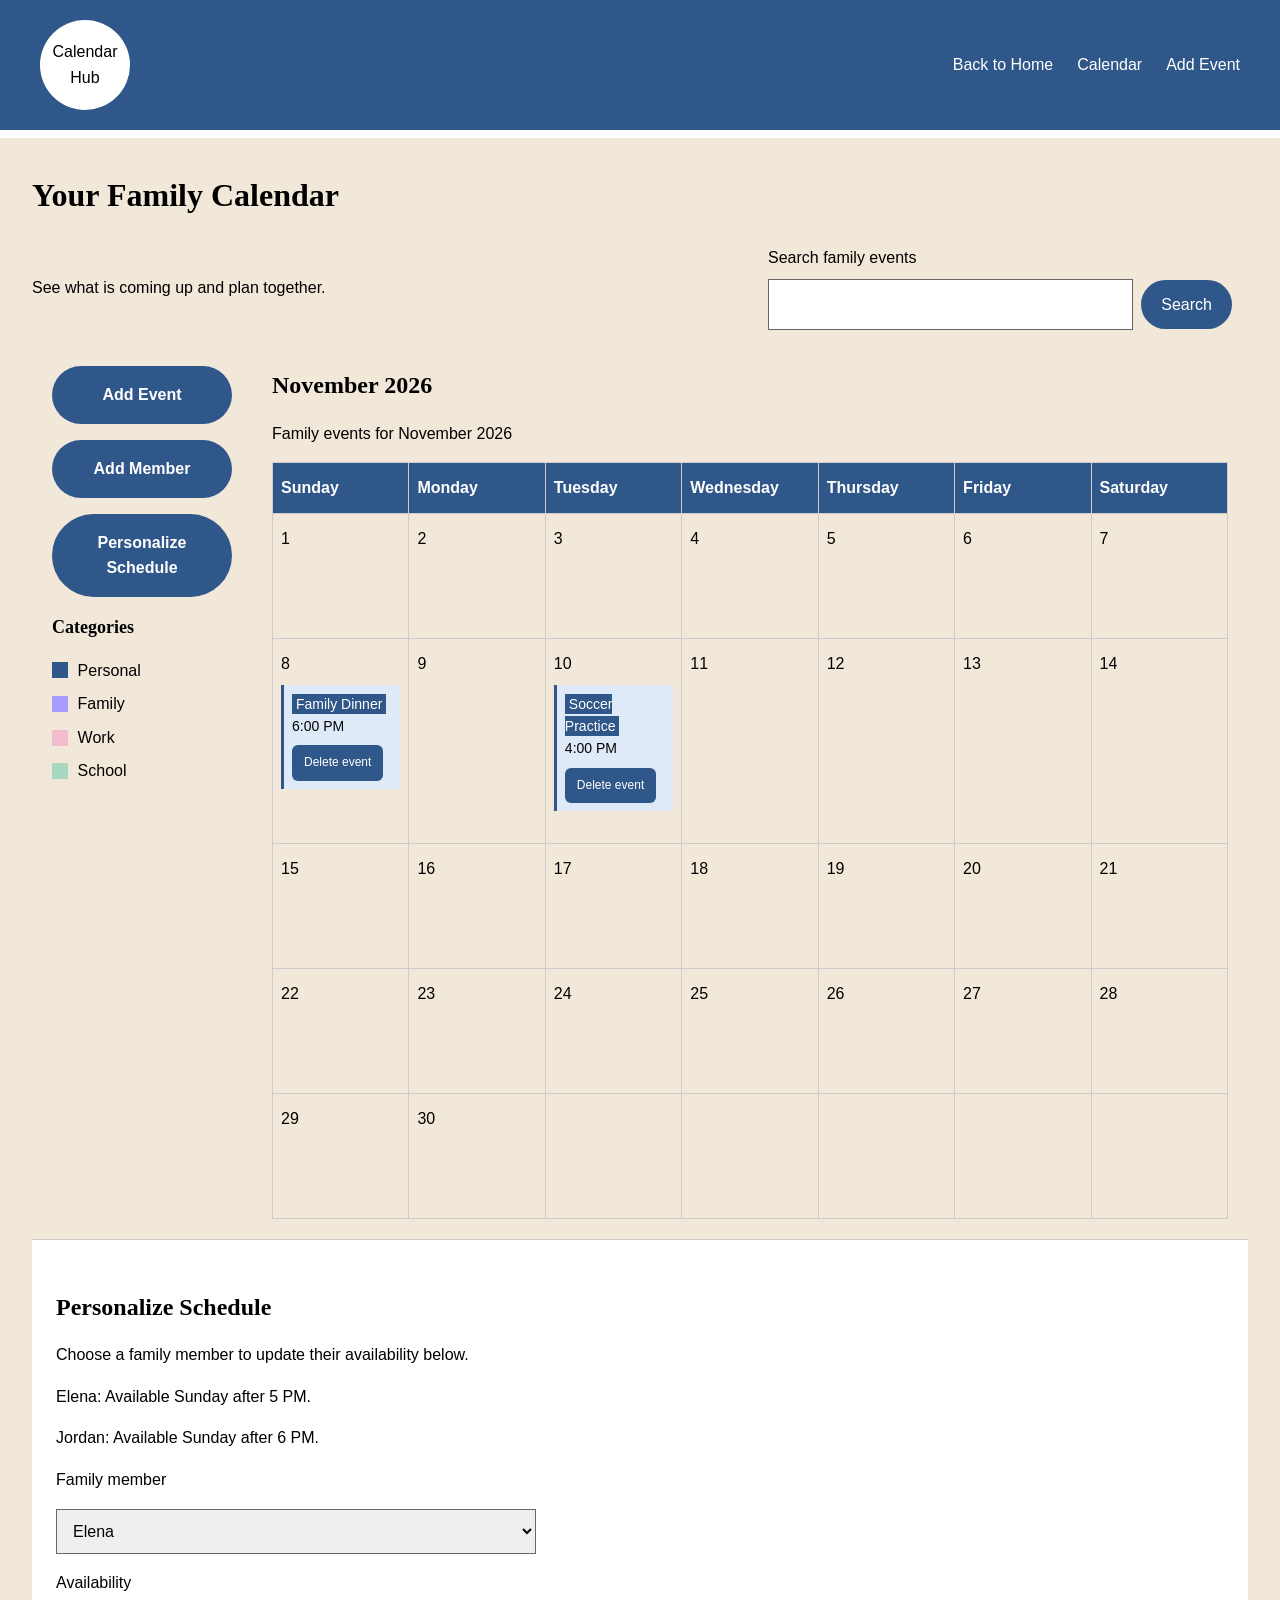
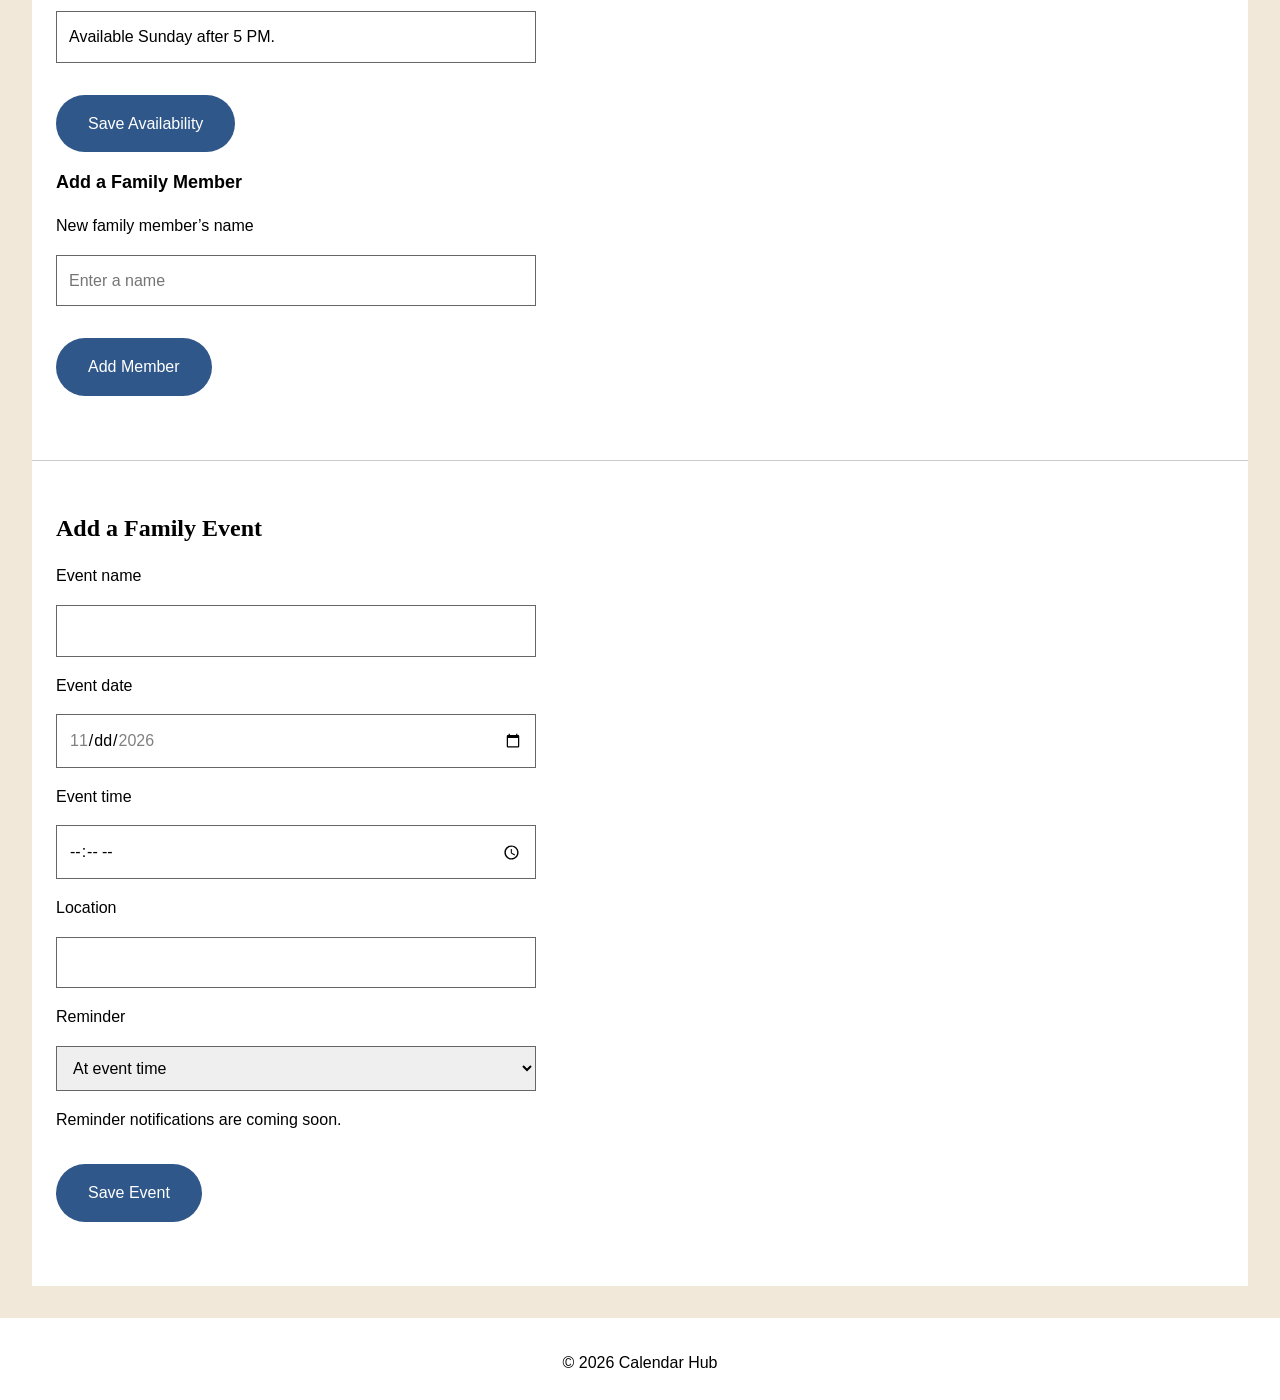
==== commit f580c11d: "Refresh cached styles on the calendar" ====
--- a/calendar.html
+++ b/calendar.html
@@ -227,10 +227,8 @@
     <p>© 2026 Calendar Hub</p>
   </footer>
 
-
   <script>
     // EVENT DELETION
-    // When I click Delete event, it removes that event from the calendar.
     const eventForm = document.getElementById("event-form");
     const eventStatus = document.getElementById("event-status");
 
@@ -258,8 +256,7 @@
       .forEach(addDeleteButton);
 
     // ADD EVENTS
-    // When I click Save Event, the code takes what I typed in the form.
-
+    // Clicking Save Event submits the form. This handler updates the calendar on the page.
     eventForm.addEventListener("submit", function (event) {
       // Stop the browser from reloading the page when the form is submitted.
       event.preventDefault();
--- a/style.css
+++ b/style.css
@@ -1,15 +1,15 @@
 :root {
-  --color-primary: #255C57;
+  --color-primary: #305789;
   --color-text: #000000;
   --color-background: #FBF7EF;
   --color-surface: #FFFFFF;
   --color-section: #F2E8D9;
-  --color-event: #DDEDE4;
+  --color-event: #DFEAF8;
   --color-muted: #eee;
   --color-border: #ccc;
   --color-control-border: #666;
-  --color-hero-gradient-light: #E1F1E9;
-  --color-hero-gradient-dark: #76AEA2;
+  --color-hero-gradient-light: #E5EFFA;
+  --color-hero-gradient-dark: #83A9D6;
   --color-category-purple: #A99BFF;
   --color-category-pink: #F4BDCF;
   --color-category-green: #A8D8C0;
